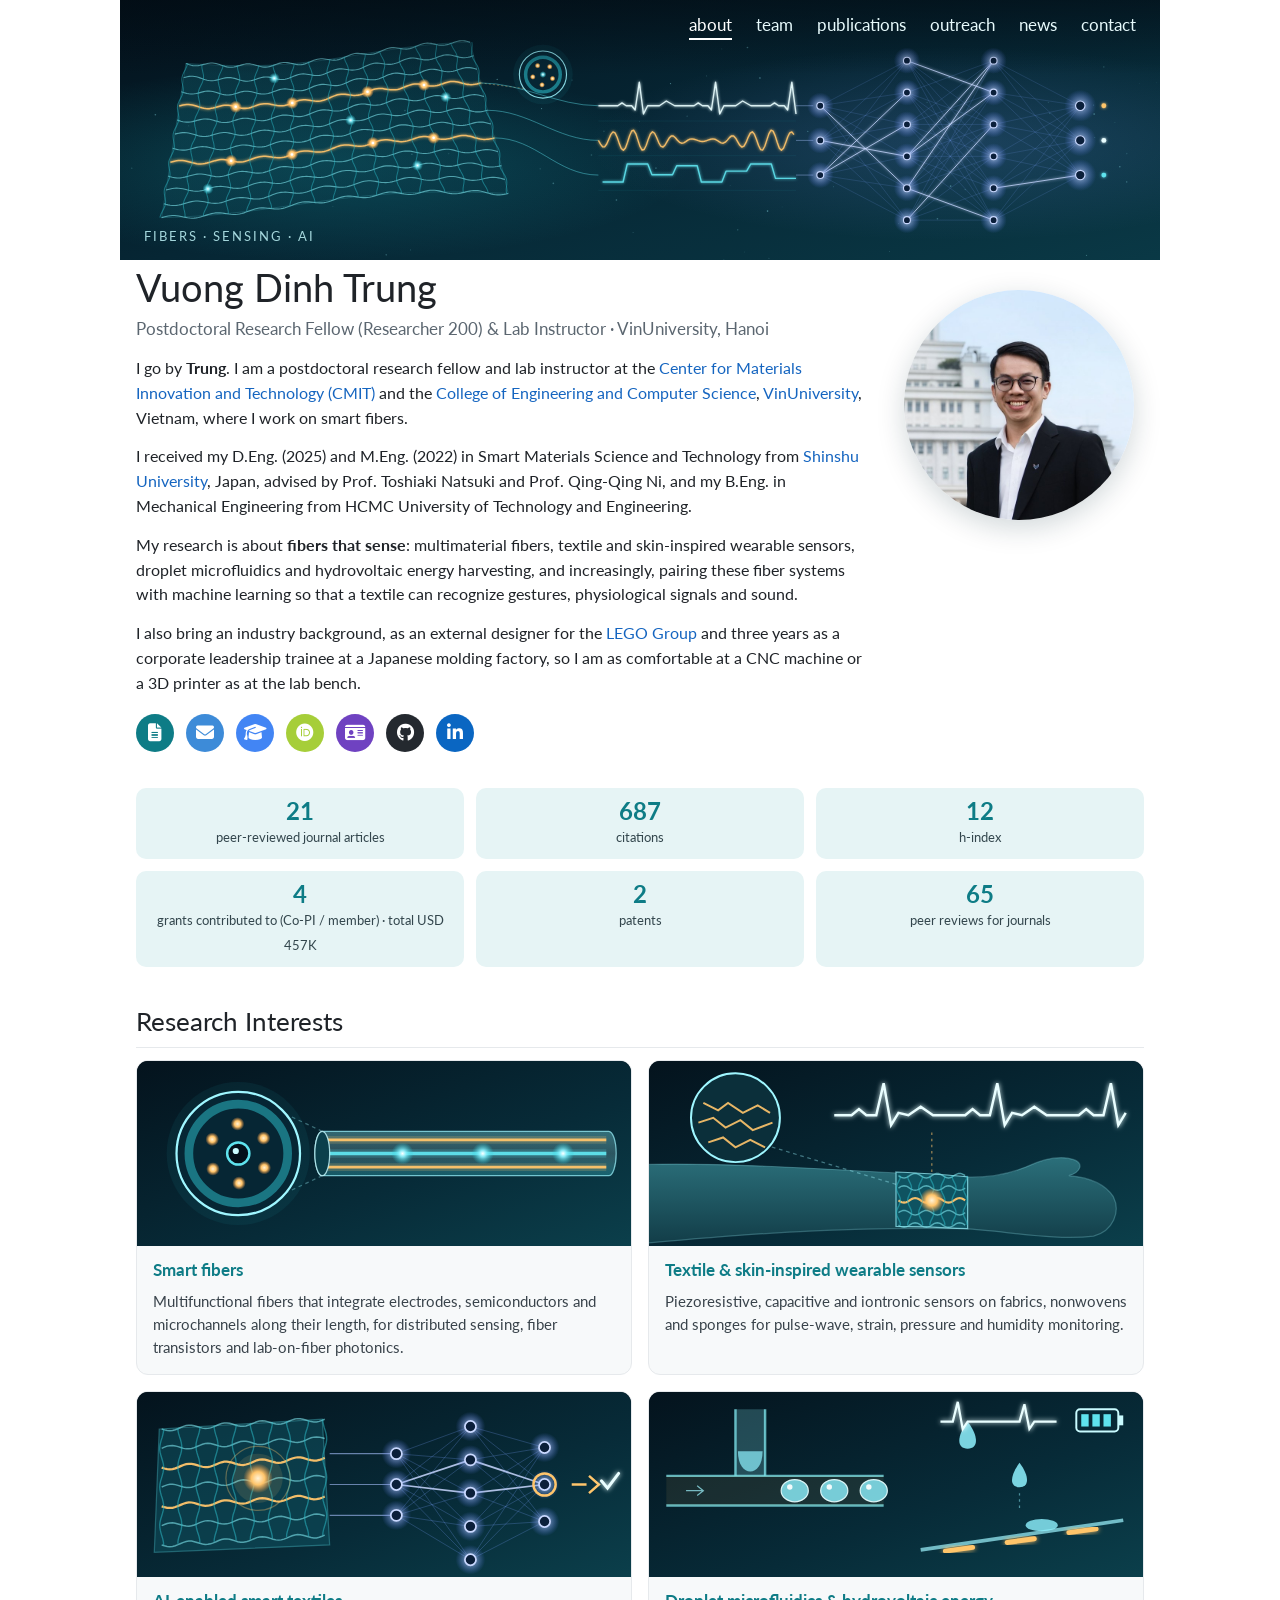
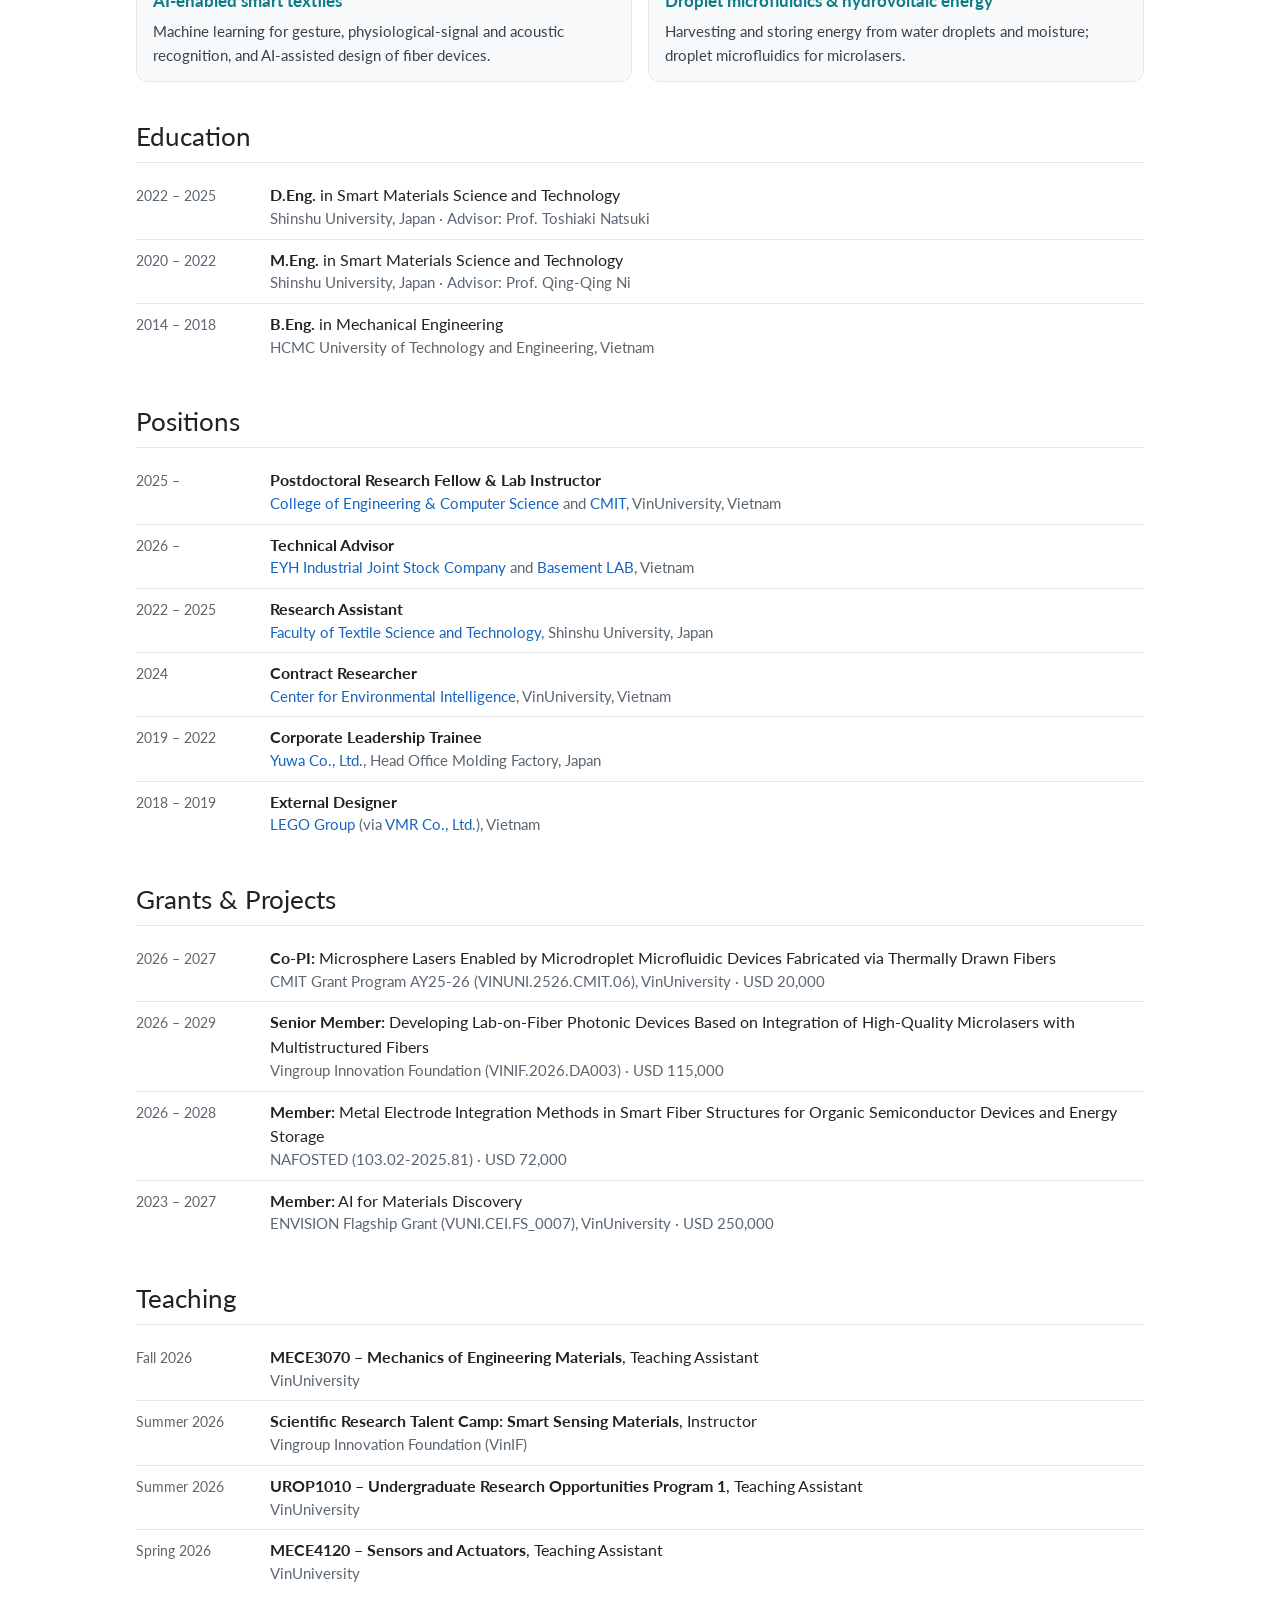
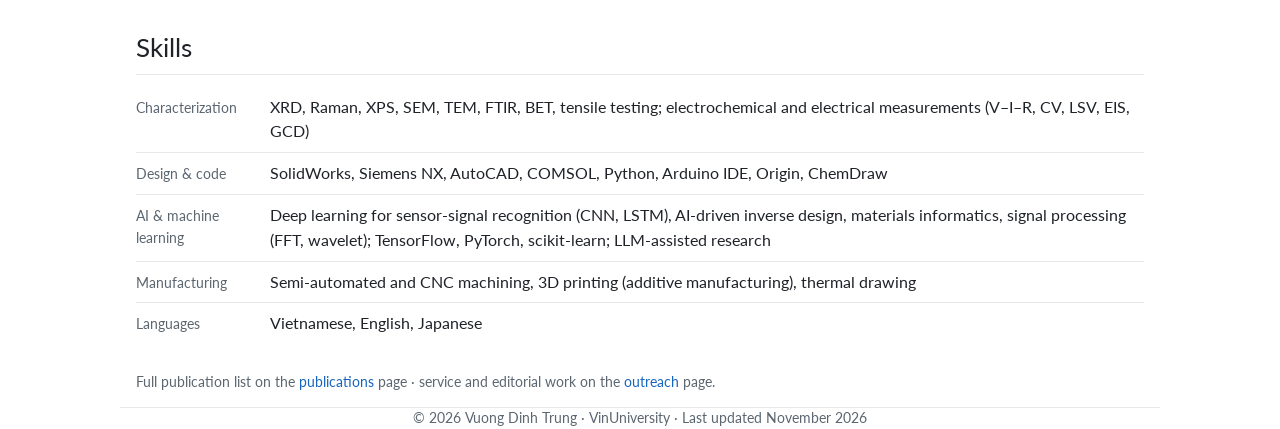
==== index.html @ c0b513dd "Auto-update publications and metrics" ====
<!doctype html>
<html lang="en">
<head>
  <meta charset="utf-8">
  <meta name="viewport" content="width=device-width, initial-scale=1">
  <title>Vuong Dinh Trung</title>
  <meta name="description" content="Vuong Dinh Trung, postdoctoral research fellow and lab instructor at VinUniversity: smart fibers, wearable sensors and AI-enabled textiles.">
  <meta name="author" content="Vuong Dinh Trung">
  <link rel="icon" href="favicon.svg" type="image/svg+xml">
  <link rel="preconnect" href="https://fonts.googleapis.com">
  <link rel="preconnect" href="https://fonts.gstatic.com" crossorigin>
  <link href="https://fonts.googleapis.com/css2?family=Lato:ital,wght@0,300;0,400;0,700;1,400&display=swap" rel="stylesheet">
  <link rel="stylesheet" href="https://cdnjs.cloudflare.com/ajax/libs/font-awesome/6.5.2/css/all.min.css">
  <link rel="stylesheet" href="style.css">
</head>
<body>
<header class="banner">
  <nav class="nav">
    <ul class="menu">
      <li><a href="index.html" class="active">about</a></li>
      <li><a href="team.html">team</a></li>
      <li><a href="publications.html">publications</a></li>
      <li><a href="outreach.html">outreach</a></li>
      <li><a href="news.html">news</a></li>
      <li><a href="contact.html">contact</a></li>
    </ul>
  </nav>
  <div class="tagline">Fibers &middot; Sensing &middot; AI</div>
</header>
<main class="wrap">

<section class="intro">
  <div>
    <h1>Vuong Dinh Trung</h1>
    <p class="lead">Postdoctoral Research Fellow (Researcher 200) &amp; Lab Instructor &middot; VinUniversity, Hanoi</p>
    <p>I go by <b>Trung</b>. I am a postdoctoral research fellow and lab instructor at the <a href="https://cmit.vinuni.edu.vn/">Center for Materials Innovation and Technology (CMIT)</a>
    and the <a href="https://cecs.vinuni.edu.vn/">College of Engineering and Computer Science</a>, <a href="https://vinuni.edu.vn/">VinUniversity</a>, Vietnam, where I work
    on smart fibers.</p>
    <p>I received my D.Eng. (2025) and M.Eng. (2022) in Smart Materials Science and Technology from
    <a href="https://www.shinshu-u.ac.jp/english/">Shinshu University</a>, Japan, advised by Prof. Toshiaki Natsuki and
    Prof. Qing-Qing Ni, and my B.Eng. in Mechanical Engineering from HCMC University of Technology and Engineering.</p>
    <p>My research is about <b>fibers that sense</b>: multimaterial fibers, textile and skin-inspired wearable sensors,
    droplet microfluidics and hydrovoltaic energy harvesting, and increasingly, pairing these fiber systems with
    machine learning so that a textile can recognize gestures, physiological signals and sound.</p>
    <p>I also bring an industry background, as an external designer for the <a href="https://www.lego.com/en-us/aboutus/lego-group">LEGO Group</a> and three years as a corporate
    leadership trainee at a Japanese molding factory, so I am as comfortable at a CNC machine or a 3D printer as at the lab bench.</p>
    <div class="icons">
  <a class="i-cv" href="https://docs.google.com/document/d/1NEw9mI0M1JVqCwqg6WKjQTHhJ649v-qM/edit?usp=sharing&amp;ouid=101029776121650064169&amp;rtpof=true&amp;sd=true" title="Curriculum Vitae" aria-label="Curriculum Vitae"><i class="fa-solid fa-file-lines"></i></a>
  <a class="i-mail" href="mailto:trung.vd2@vinuni.edu.vn" title="Email" aria-label="Email"><i class="fa-solid fa-envelope"></i></a>
  <a class="i-gs" href="https://scholar.google.com/citations?user=-c7W-o0AAAAJ" title="Google Scholar" aria-label="Google Scholar"><i class="fa-solid fa-graduation-cap"></i></a>
  <a class="i-orcid" href="https://orcid.org/0000-0001-5032-292X" title="ORCID" aria-label="ORCID"><i class="fa-brands fa-orcid"></i></a>
  <a class="i-sp" href="https://sciprofiles.com/profile/vuong-trung" title="SciProfiles" aria-label="SciProfiles"><i class="fa-solid fa-id-card"></i></a>
  <a class="i-gh" href="https://github.com/vdtrung96" title="GitHub" aria-label="GitHub"><i class="fa-brands fa-github"></i></a>
  <a class="i-li" href="https://www.linkedin.com/in/trung-vuong" title="LinkedIn" aria-label="LinkedIn"><i class="fa-brands fa-linkedin-in"></i></a>
</div>
  </div>
  <div class="side">
    <img class="photo" src="profile.jpg" alt="Portrait of Vuong Dinh Trung"
         onerror="this.style.display='none';this.nextElementSibling.style.display='flex'">
    <div class="monogram" aria-hidden="true">VDT</div>
  </div>
</section>

<section class="stats">
  <div class="stat"><span class="n">21</span><span class="l">peer-reviewed journal articles</span></div>
  <div class="stat"><span class="n">687</span><span class="l">citations</span></div>
  <div class="stat"><span class="n">12</span><span class="l">h-index</span></div>
  <div class="stat"><span class="n">4</span><span class="l">grants contributed to (Co-PI / member) &middot; total USD 457K</span></div>
  <div class="stat"><span class="n">2</span><span class="l">patents</span></div>
  <div class="stat"><span class="n">65</span><span class="l">peer reviews for journals</span></div>
</section>

<h2>Research Interests</h2>
<div class="grid2">
  <div class="card ri"><img src="ri-fibers.svg" alt="Illustration of a multifunctional fiber and its cross-section" loading="lazy"><div class="cb"><h4>Smart fibers</h4>
    <p>Multifunctional fibers that integrate electrodes, semiconductors and microchannels along their length, for distributed sensing, fiber transistors and lab-on-fiber photonics.</p></div></div>
  <div class="card ri"><img src="ri-wearable.svg" alt="Illustration of a textile sensor band on the wrist reading a pulse wave" loading="lazy"><div class="cb"><h4>Textile &amp; skin-inspired wearable sensors</h4>
    <p>Piezoresistive, capacitive and iontronic sensors on fabrics, nonwovens and sponges for pulse-wave, strain, pressure and humidity monitoring.</p></div></div>
  <div class="card ri"><img src="ri-ai.svg" alt="Illustration of a sensing textile feeding a neural network" loading="lazy"><div class="cb"><h4>AI-enabled smart textiles</h4>
    <p>Machine learning for gesture, physiological-signal and acoustic recognition, and AI-assisted design of fiber devices.</p></div></div>
  <div class="card ri"><img src="ri-droplet.svg" alt="Illustration of droplet microfluidics and droplet energy harvesting" loading="lazy"><div class="cb"><h4>Droplet microfluidics &amp; hydrovoltaic energy</h4>
    <p>Harvesting and storing energy from water droplets and moisture; droplet microfluidics for microlasers.</p></div></div>
</div>

<h2>Education</h2>
<div class="cv">
  <div class="row"><div class="when">2022 &ndash; 2025</div><div class="what"><b>D.Eng.</b> in Smart Materials Science and Technology<span class="sub">Shinshu University, Japan &middot; Advisor: Prof. Toshiaki Natsuki</span></div></div>
  <div class="row"><div class="when">2020 &ndash; 2022</div><div class="what"><b>M.Eng.</b> in Smart Materials Science and Technology<span class="sub">Shinshu University, Japan &middot; Advisor: Prof. Qing-Qing Ni</span></div></div>
  <div class="row"><div class="when">2014 &ndash; 2018</div><div class="what"><b>B.Eng.</b> in Mechanical Engineering<span class="sub">HCMC University of Technology and Engineering, Vietnam</span></div></div>
</div>

<h2>Positions</h2>
<div class="cv">
  <div class="row"><div class="when">2025 &ndash;</div><div class="what"><b>Postdoctoral Research Fellow &amp; Lab Instructor</b><span class="sub"><a href="https://cecs.vinuni.edu.vn/">College of Engineering &amp; Computer Science</a> and <a href="https://cmit.vinuni.edu.vn/">CMIT</a>, VinUniversity, Vietnam</span></div></div>
  <div class="row"><div class="when">2026 &ndash;</div><div class="what"><b>Technical Advisor</b><span class="sub"><a href="https://eyhcnc.com/">EYH Industrial Joint Stock Company</a> and <a href="https://www.facebook.com/profile.php?id=61585326377855">Basement LAB</a>, Vietnam</span></div></div>
  <div class="row"><div class="when">2022 &ndash; 2025</div><div class="what"><b>Research Assistant</b><span class="sub"><a href="https://www.shinshu-u.ac.jp/faculty/textiles/english/">Faculty of Textile Science and Technology</a>, Shinshu University, Japan</span></div></div>
  <div class="row"><div class="when">2024</div><div class="what"><b>Contract Researcher</b><span class="sub"><a href="https://cei.vinuni.edu.vn/">Center for Environmental Intelligence</a>, VinUniversity, Vietnam</span></div></div>
  <div class="row"><div class="when">2019 &ndash; 2022</div><div class="what"><b>Corporate Leadership Trainee</b><span class="sub"><a href="https://www.yuwa-net.co.jp/">Yuwa Co., Ltd.</a>, Head Office Molding Factory, Japan</span></div></div>
  <div class="row"><div class="when">2018 &ndash; 2019</div><div class="what"><b>External Designer</b><span class="sub"><a href="https://www.lego.com/en-us/aboutus/lego-group">LEGO Group</a> (via <a href="http://www.vmr.vn/">VMR Co., Ltd.</a>), Vietnam</span></div></div>
</div>

<h2>Grants &amp; Projects</h2>
<div class="cv">
  <div class="row"><div class="when">2026 &ndash; 2027</div><div class="what"><b>Co-PI:</b> Microsphere Lasers Enabled by Microdroplet Microfluidic Devices Fabricated via Thermally Drawn Fibers<span class="sub">CMIT Grant Program AY25-26 (VINUNI.2526.CMIT.06), VinUniversity &middot; USD 20,000</span></div></div>
  <div class="row"><div class="when">2026 &ndash; 2029</div><div class="what"><b>Senior Member:</b> Developing Lab-on-Fiber Photonic Devices Based on Integration of High-Quality Microlasers with Multistructured Fibers<span class="sub">Vingroup Innovation Foundation (VINIF.2026.DA003) &middot; USD 115,000</span></div></div>
  <div class="row"><div class="when">2026 &ndash; 2028</div><div class="what"><b>Member:</b> Metal Electrode Integration Methods in Smart Fiber Structures for Organic Semiconductor Devices and Energy Storage<span class="sub">NAFOSTED (103.02-2025.81) &middot; USD 72,000</span></div></div>
  <div class="row"><div class="when">2023 &ndash; 2027</div><div class="what"><b>Member:</b> AI for Materials Discovery<span class="sub">ENVISION Flagship Grant (VUNI.CEI.FS_0007), VinUniversity &middot; USD 250,000</span></div></div>
</div>

<h2>Teaching</h2>
<div class="cv">
  <div class="row"><div class="when">Fall 2026</div><div class="what"><b>MECE3070 &ndash; Mechanics of Engineering Materials</b>, Teaching Assistant<span class="sub">VinUniversity</span></div></div>
  <div class="row"><div class="when">Summer 2026</div><div class="what"><b>Scientific Research Talent Camp: Smart Sensing Materials</b>, Instructor<span class="sub">Vingroup Innovation Foundation (VinIF)</span></div></div>
  <div class="row"><div class="when">Summer 2026</div><div class="what"><b>UROP1010 &ndash; Undergraduate Research Opportunities Program 1</b>, Teaching Assistant<span class="sub">VinUniversity</span></div></div>
  <div class="row"><div class="when">Spring 2026</div><div class="what"><b>MECE4120 &ndash; Sensors and Actuators</b>, Teaching Assistant<span class="sub">VinUniversity</span></div></div>
</div>

<h2>Skills</h2>
<div class="cv">
  <div class="row"><div class="when">Characterization</div><div class="what">XRD, Raman, XPS, SEM, TEM, FTIR, BET, tensile testing; electrochemical and electrical measurements (V&ndash;I&ndash;R, CV, LSV, EIS, GCD)</div></div>
  <div class="row"><div class="when">Design &amp; code</div><div class="what">SolidWorks, Siemens NX, AutoCAD, COMSOL, Python, Arduino IDE, Origin, ChemDraw</div></div>
  <div class="row"><div class="when">AI &amp; machine learning</div><div class="what">Deep learning for sensor-signal recognition (CNN, LSTM), AI-driven inverse design, materials informatics, signal processing (FFT, wavelet); TensorFlow, PyTorch, scikit-learn; LLM-assisted research</div></div>
  <div class="row"><div class="when">Manufacturing</div><div class="what">Semi-automated and CNC machining, 3D printing (additive manufacturing), thermal drawing</div></div>
  <div class="row"><div class="when">Languages</div><div class="what">Vietnamese, English, Japanese</div></div>
</div>

<p class="small" style="margin-top:28px">Full publication list on the <a href="publications.html">publications</a> page &middot;
service and editorial work on the <a href="outreach.html">outreach</a> page.</p>

</main>
<footer class="wrap">
  &copy; 2026 Vuong Dinh Trung &middot; VinUniversity &middot; Last updated November 2026
</footer>
</body>
</html>
---- style.css ----
/* ============ Vuong Dinh Trung — personal academic site ============ */
:root{
  --ink:#1f2328;
  --muted:#5b6670;
  --line:#e6e9ec;
  --link:#1565c0;
  --accent:#0e7c86;
  --accent-soft:#e6f4f5;
  --bg:#ffffff;
  --card:#f7f9fa;
  --maxw:1040px;
}
*{box-sizing:border-box}
html{scroll-behavior:smooth}
body{
  margin:0;background:var(--bg);color:var(--ink);
  font-family:"Lato",system-ui,-apple-system,"Segoe UI",Roboto,sans-serif;
  font-size:18px;line-height:1.6;
}
a{color:var(--link);text-decoration:none}
a:hover{text-decoration:underline}
.wrap{max-width:var(--maxw);margin:0 auto;padding:0 16px}

/* ---------- banner + nav ---------- */
.banner{
  max-width:var(--maxw);margin:0 auto;height:300px;position:relative;
  background:#04131d url("banner.svg") center/cover no-repeat;
}
.nav{
  display:flex;align-items:center;justify-content:space-between;gap:12px;
  padding:14px 28px;
}
.brand{color:#fff;font-weight:700;font-size:22px;letter-spacing:.2px;white-space:nowrap}
.brand:hover{text-decoration:none;opacity:.9}
.menu{display:flex;flex-wrap:wrap;gap:6px 30px;list-style:none;margin:0;padding:0}
.menu a{color:#e8fbfd;font-size:20px;padding-bottom:3px;border-bottom:2px solid transparent}
.menu a:hover{text-decoration:none;border-bottom-color:#7fe7ee}
.menu a.active{border-bottom-color:#ffffff;color:#fff}
.tagline{
  position:absolute;left:28px;bottom:18px;color:#bff4f8;font-size:15px;letter-spacing:2px;
  text-transform:uppercase;opacity:.85
}

/* ---------- type ---------- */
main{padding:28px 0 40px}
h1{font-weight:400;font-size:48px;line-height:1.15;margin:18px 0 8px}
h2{font-weight:400;font-size:34px;margin:46px 0 14px;padding-bottom:6px;border-bottom:1px solid var(--line)}
h3{font-size:21px;margin:28px 0 8px;color:var(--accent)}
p{margin:0 0 14px}
.lead{color:var(--muted);font-size:20px;margin-bottom:18px}
.small{font-size:15px;color:var(--muted)}
b,strong{font-weight:700}

/* ---------- intro (about) ---------- */
.intro{display:grid;grid-template-columns:1fr 300px;gap:40px;align-items:start}
.intro h1{margin-top:6px}
.photo{width:270px;height:270px;border-radius:50%;object-fit:cover;display:block;margin:40px auto 0;
  box-shadow:0 8px 28px rgba(4,40,52,.18)}
.monogram{width:270px;height:270px;border-radius:50%;margin:40px auto 0;display:none;
  align-items:center;justify-content:center;font-size:76px;font-weight:300;color:#fff;letter-spacing:2px;
  background:radial-gradient(circle at 30% 25%,#19a6b2,#063542 70%)}
.icons{display:flex;flex-wrap:wrap;gap:12px;margin:18px 0 6px}
.icons a{width:44px;height:44px;border-radius:50%;display:flex;align-items:center;justify-content:center;
  color:#fff;font-size:21px;transition:transform .15s}
.icons a:hover{transform:translateY(-2px);text-decoration:none}
.i-mail{background:#3d8bd8}.i-gs{background:#4285f4}.i-orcid{background:#a6ce39}.i-sp{background:#6f42c1}
.i-gh{background:#24292f}.i-li{background:#0a66c2}.i-fb{background:#1877f2}.i-cv{background:#0e7c86}

/* ---------- stat strip ---------- */
.stats{display:grid;grid-template-columns:repeat(5,1fr);gap:12px;margin:30px 0 4px}
.stat{background:var(--accent-soft);border-radius:10px;padding:14px 12px;text-align:center}
.stat .n{display:block;font-size:30px;font-weight:700;color:var(--accent);line-height:1.1}
.stat .l{font-size:14px;color:#33464d}

/* ---------- CV rows ---------- */
.cv{margin:0}
.row{display:grid;grid-template-columns:150px 1fr;gap:18px;padding:12px 0;border-bottom:1px solid var(--line)}
.row:last-child{border-bottom:none}
.when{color:var(--muted);font-size:16px;padding-top:2px}
.what b{color:var(--ink)}
.what .sub{display:block;color:var(--muted);font-size:16px}
.what ul{margin:4px 0 0;padding-left:20px}

/* ---------- research interest cards ---------- */
.grid2{display:grid;grid-template-columns:repeat(2,1fr);gap:16px}
.card{background:var(--card);border:1px solid var(--line);border-radius:12px;padding:18px 20px}
.card h4{margin:0 0 6px;font-size:19px;color:var(--accent)}
.card p{margin:0;font-size:16.5px;color:#39434b}

/* ---------- people ---------- */
.people{display:grid;grid-template-columns:repeat(2,1fr);gap:18px}
.person{display:grid;grid-template-columns:76px 1fr;gap:16px;align-items:start;
  background:var(--card);border:1px solid var(--line);border-radius:12px;padding:18px}
.avatar{width:76px;height:76px;border-radius:50%;display:flex;align-items:center;justify-content:center;
  color:#fff;font-size:26px;font-weight:700;letter-spacing:1px;
  background:radial-gradient(circle at 30% 25%,#19a6b2,#0a4a55 75%)}
.avatar.alt{background:radial-gradient(circle at 30% 25%,#4c8ff0,#1d3f7a 75%)}
.avatar.warm{background:radial-gradient(circle at 30% 25%,#f0a04c,#8a4a12 75%)}
.person h4{margin:0;font-size:20px}
.person .aff{color:var(--muted);font-size:15.5px;line-height:1.45;margin:2px 0 8px}
.person .meta{font-size:15.5px;margin:0}
.tag{display:inline-block;font-size:13px;font-weight:700;letter-spacing:.3px;color:var(--accent);
  background:var(--accent-soft);border-radius:20px;padding:2px 10px;margin:0 6px 6px 0}
.country{display:flex;align-items:center;gap:10px}
.country .flag{width:36px;height:24px;border-radius:3px;box-shadow:0 0 0 1px rgba(0,0,0,.08)}

/* ---------- publications ---------- */
.pubstats{display:flex;flex-wrap:wrap;gap:8px;margin:10px 0 6px}
ol.pubs{list-style:none;counter-reset:p var(--start,0);padding:0;margin:0}
ol.pubs>li{counter-increment:p;position:relative;padding:12px 0 12px 54px;border-bottom:1px solid var(--line)}
ol.pubs>li::before{content:"[" counter(p) "]";position:absolute;left:0;top:12px;color:var(--muted);font-size:16px}
ol.pubs.rev>li::before{content:"[" counter(p) "]"}
.pt{font-weight:700;display:block}
.pa{display:block;font-size:16.5px;color:#39434b}
.pa b{color:var(--ink);text-decoration:underline;text-decoration-color:#9fd3d8;text-underline-offset:3px}
.pv{display:block;font-size:16.5px}
.pv i{color:var(--accent)}
.btn{display:inline-block;font-size:13px;font-weight:700;border:1px solid #b9d4d7;border-radius:4px;
  padding:0 7px;margin-left:6px;color:var(--accent);vertical-align:1px}
.btn:hover{background:var(--accent-soft);text-decoration:none}
.flag-feat{color:#b35900;border-color:#f0c48f}

/* ---------- misc ---------- */
.note{background:var(--accent-soft);border-left:4px solid var(--accent);padding:14px 18px;border-radius:6px;margin:18px 0}
.map{width:100%;height:320px;border:0;border-radius:12px;margin-top:10px}
footer{border-top:1px solid var(--line);padding:22px 0 40px;color:var(--muted);font-size:15px;text-align:center}

/* ---------- responsive ---------- */
@media (max-width:900px){
  .stats{grid-template-columns:repeat(3,1fr)}
  .people,.grid2{grid-template-columns:1fr}
}
@media (max-width:760px){
  body{font-size:17px}
  .banner{height:auto;min-height:210px}
  .nav{flex-direction:column;align-items:flex-start;padding:14px 16px}
  .menu{gap:4px 18px}
  .menu a{font-size:17px}
  .tagline{left:16px;font-size:12px;bottom:12px}
  .intro{grid-template-columns:1fr;gap:0}
  .intro .side{order:-1}
  .photo,.monogram{width:190px;height:190px;margin:10px auto 0;font-size:54px}
  h1{font-size:36px}
  .intro h1,.intro .lead{text-align:center}
  .icons{justify-content:center}
  h2{font-size:28px}
  .stats{grid-template-columns:repeat(2,1fr)}
  .row{grid-template-columns:1fr;gap:2px}
  .person{grid-template-columns:56px 1fr;padding:14px}
  .avatar{width:56px;height:56px;font-size:20px}
  ol.pubs>li{padding-left:44px}
}

/* ---------- journal chips, 3-col people ---------- */
.jchips{display:flex;flex-wrap:wrap;gap:8px}
.jchip{font-size:15px;background:var(--card);border:1px solid var(--line);border-radius:20px;padding:3px 12px;color:#2c3a40}
.people.three{grid-template-columns:repeat(3,1fr)}
.people.three .person{grid-template-columns:56px 1fr;gap:12px;padding:14px}
.people.three .avatar{width:56px;height:56px;font-size:19px}
.people.three .person h4{font-size:18px}
.people.three .aff{font-size:14.5px;margin-bottom:6px}
@media (max-width:900px){.people.three{grid-template-columns:repeat(2,1fr)}}
@media (max-width:620px){.people.three{grid-template-columns:1fr}}

@media (max-width:760px){.tagline{display:none}}

/* ---------- round 3: 4 stats, metrics chips, certificate ---------- */
.stats{grid-template-columns:repeat(4,1fr)}
@media (max-width:900px){.stats{grid-template-columns:repeat(2,1fr)}}
.metrics{display:flex;flex-wrap:wrap;align-items:center;gap:6px;margin-top:6px}
.metric{font-size:13px;font-weight:700;border-radius:4px;padding:1px 8px}
.metric.if{background:#e8f0fe;color:#1a4fa3}
.metric.sc{background:#fff1e0;color:#a35200}
.mnote{font-size:13px;color:var(--muted)}
figure.cert{margin:12px 0 4px;max-width:320px}
figure.cert img{width:100%;border:1px solid var(--line);border-radius:8px;box-shadow:0 4px 14px rgba(0,0,0,.08)}
figure.cert figcaption{font-size:13.5px;color:var(--muted);margin-top:4px}

/* ---------- round 4: compact typography, photo avatars ---------- */
body{font-size:16px;line-height:1.55}
.banner{height:260px}
.nav{padding:12px 24px}
.brand{font-size:20px}
.menu{gap:6px 24px}
.menu a{font-size:17px}
.tagline{font-size:13px;bottom:14px;left:24px}
main{padding:22px 0 34px}
h1{font-size:38px;margin:14px 0 6px}
h2{font-size:26px;margin:34px 0 12px}
h3{font-size:18px;margin:22px 0 6px}
.lead{font-size:17px;margin-bottom:14px}
.intro{grid-template-columns:1fr 250px;gap:32px}
.photo,.monogram{width:230px;height:230px;margin-top:30px}
.icons a{width:38px;height:38px;font-size:18px}
.stat{padding:10px}
.stat .n{font-size:24px}
.stat .l{font-size:13px}
.row{grid-template-columns:120px 1fr;gap:14px;padding:8px 0}
.when{font-size:14px}
.what .sub{font-size:14.5px}
.card{padding:14px 16px}
.card h4{font-size:16.5px}
.card p{font-size:15px}
.person{grid-template-columns:64px 1fr;gap:14px;padding:14px}
.avatar{width:64px;height:64px;font-size:22px}
img.avatar{object-fit:cover;padding:0;display:block}
.person h4{font-size:17px}
.person .aff{font-size:14px}
.person .meta{font-size:14px}
.tag{font-size:12px}
.people.three .person{grid-template-columns:50px 1fr;padding:12px}
.people.three .avatar{width:50px;height:50px;font-size:17px}
.people.three .person h4{font-size:16px}
.people.three .aff{font-size:13.5px}
ol.pubs>li{padding:9px 0 9px 46px}
ol.pubs>li::before{top:9px;font-size:14px}
.pt{font-size:15.5px}
.pa,.pv{font-size:14.5px}
.metric,.mnote{font-size:12px}
.jchip{font-size:13.5px}
.small{font-size:13.5px}
footer{font-size:13.5px}
@media (max-width:760px){
  body{font-size:15.5px}
  .banner{min-height:190px}
  .menu a{font-size:15.5px}
  h1{font-size:30px}
  h2{font-size:23px}
  .photo,.monogram{width:170px;height:170px;margin-top:8px}
  .person{grid-template-columns:52px 1fr}
  .avatar{width:52px;height:52px;font-size:18px}
}

/* ---------- round 5 ---------- */
.jpname{margin:-2px 0 4px;font-size:17px;color:#33464d;letter-spacing:1px}
.jpname span{font-size:13px;color:var(--muted);letter-spacing:0}
.i-rm{background:#1d6e3a}
.i-rm span{font-size:14px;font-weight:700;letter-spacing:.5px;font-family:"Lato",sans-serif}
@media (max-width:760px){.intro .jpname{text-align:center}}

.svc{margin:4px 0 10px;padding-left:22px}
.svc li{margin:3px 0}

/* ---------- research-interest illustrations ---------- */
.card.ri{padding:0;overflow:hidden;display:flex;flex-direction:column}
.card.ri img{display:block;width:100%;height:auto;aspect-ratio:400/150;background:#04131d}
.card.ri .cb{padding:12px 16px 14px}

/* round 8: no brand text in banner */
.nav{justify-content:flex-end}
@media (max-width:760px){.nav{align-items:flex-end}}

.person .aff .ttl{color:var(--ink);font-weight:700;font-size:14px}

/* round 6: six stat tiles (3 x 2) and auto-update note */
.stats{grid-template-columns:repeat(3,1fr)}
@media (max-width:600px){.stats{grid-template-columns:repeat(2,1fr)}}
.statnote{margin:8px 0 0;text-align:right}
@media (max-width:600px){.statnote{text-align:left}}
@media (max-width:760px){.intro{grid-template-columns:1fr;gap:0}}
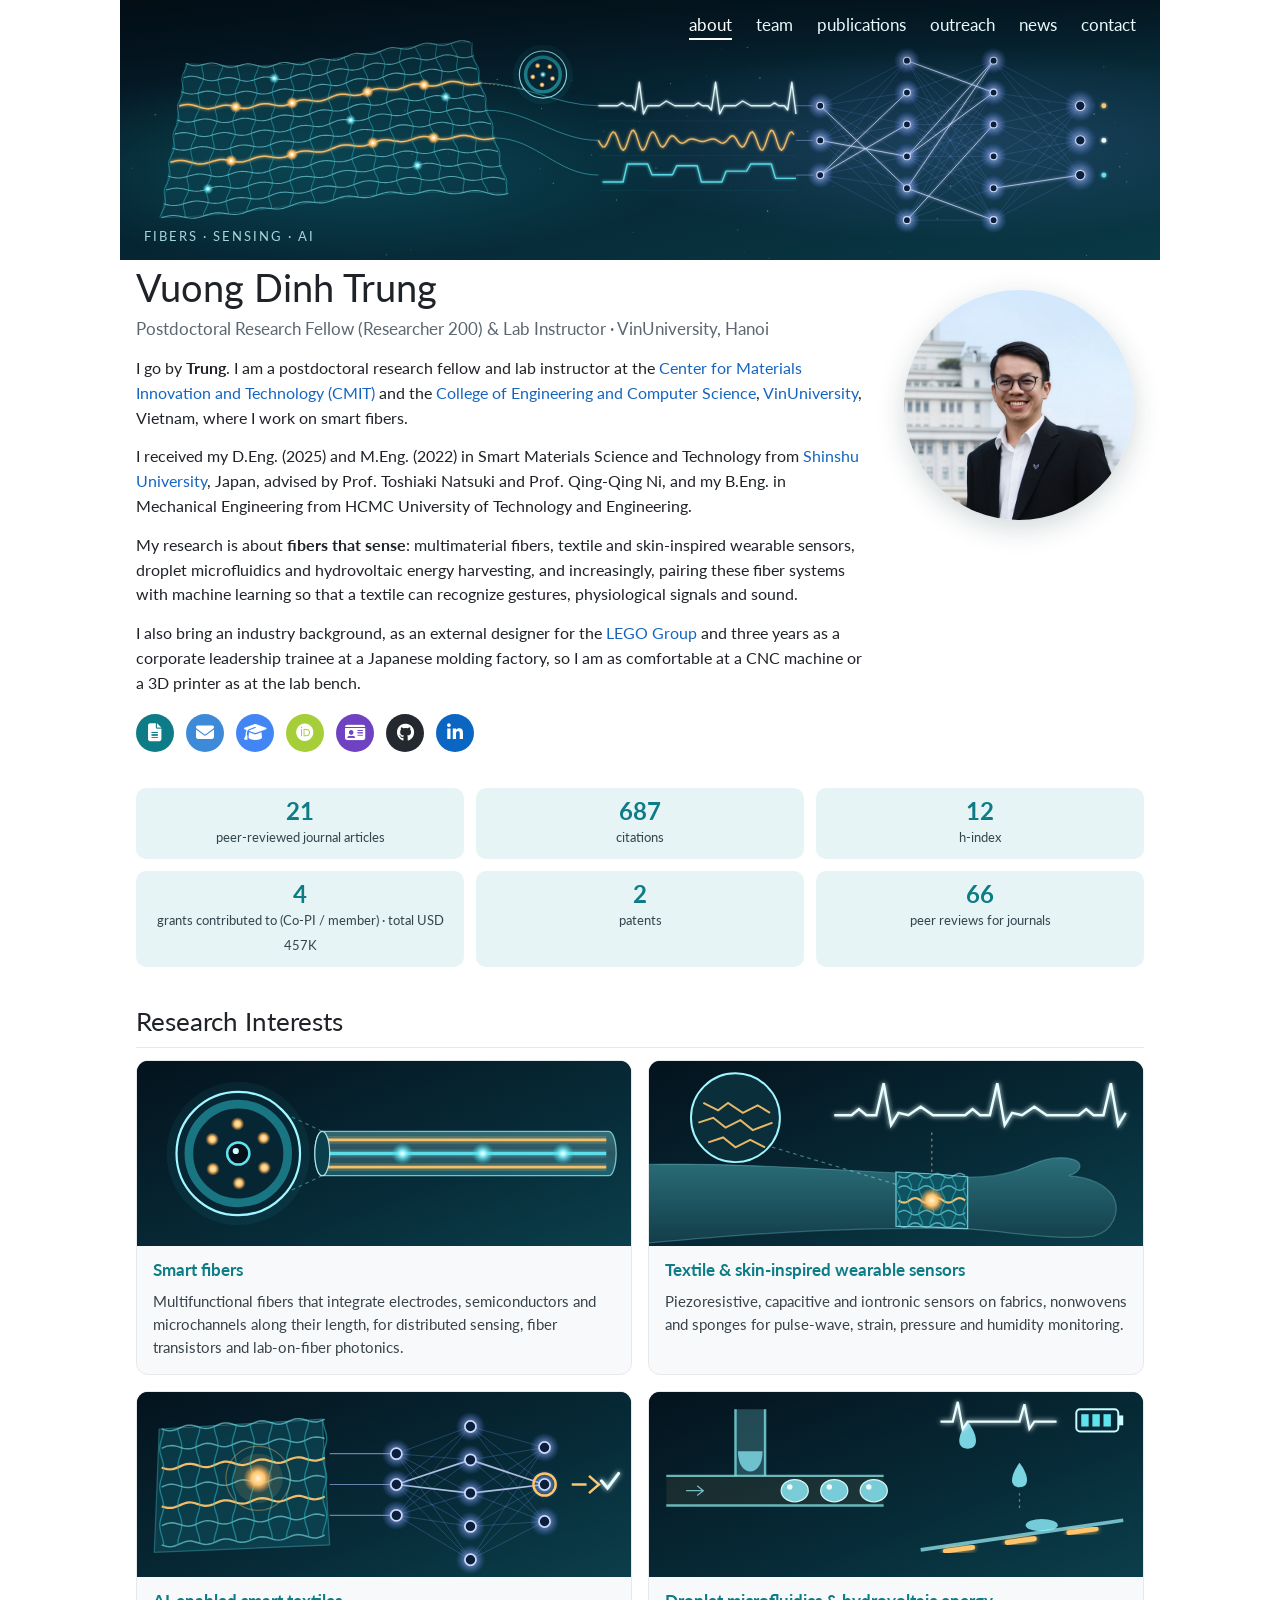
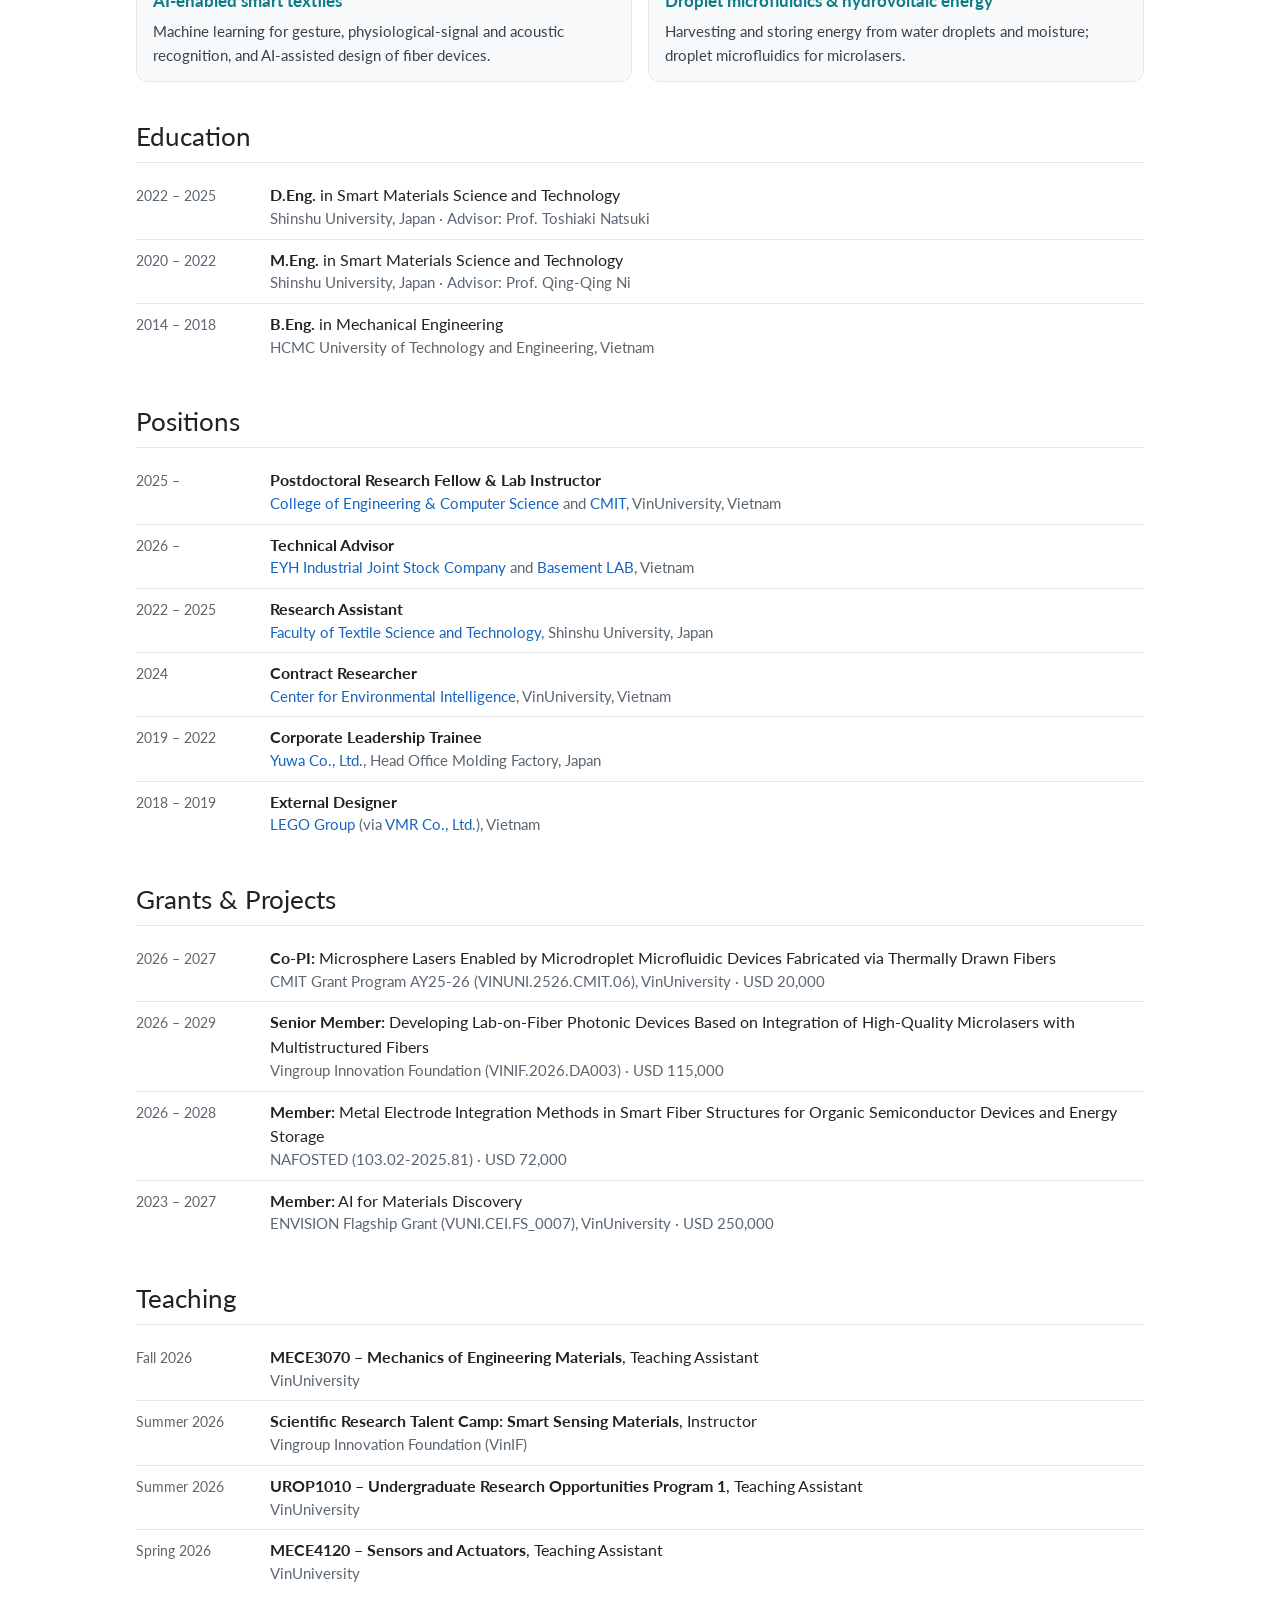
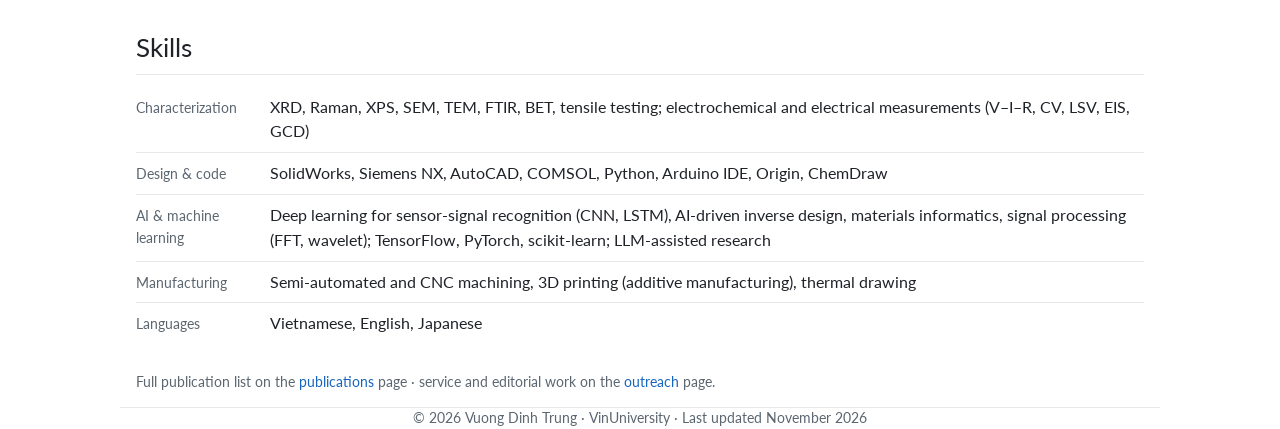
==== commit 582aa1ff: "Auto-update publications and metrics" ====
--- a/index.html
+++ b/index.html
@@ -67,7 +67,7 @@
   <div class="stat"><span class="n">12</span><span class="l">h-index</span></div>
   <div class="stat"><span class="n">4</span><span class="l">grants contributed to (Co-PI / member) &middot; total USD 457K</span></div>
   <div class="stat"><span class="n">2</span><span class="l">patents</span></div>
-  <div class="stat"><span class="n">65</span><span class="l">peer reviews for journals</span></div>
+  <div class="stat"><span class="n">66</span><span class="l">peer reviews for journals</span></div>
 </section>
 
 <h2>Research Interests</h2>
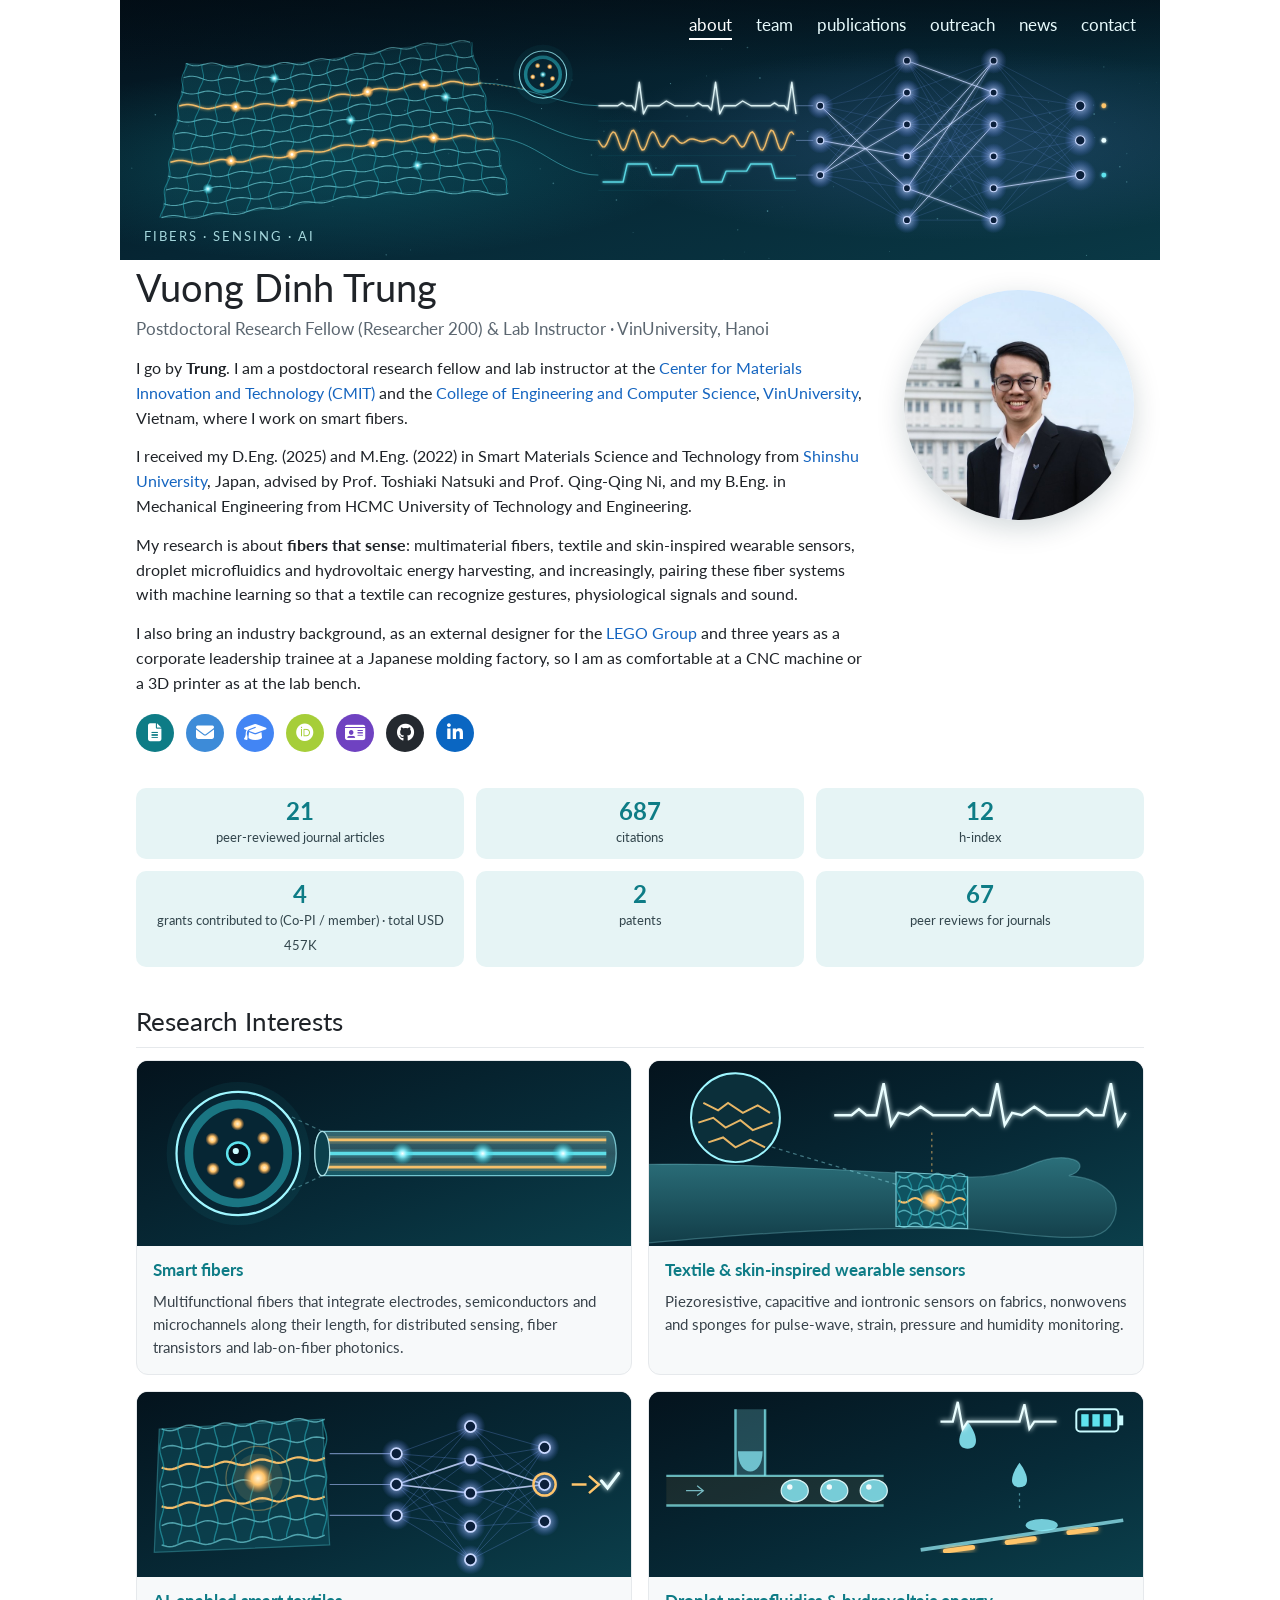
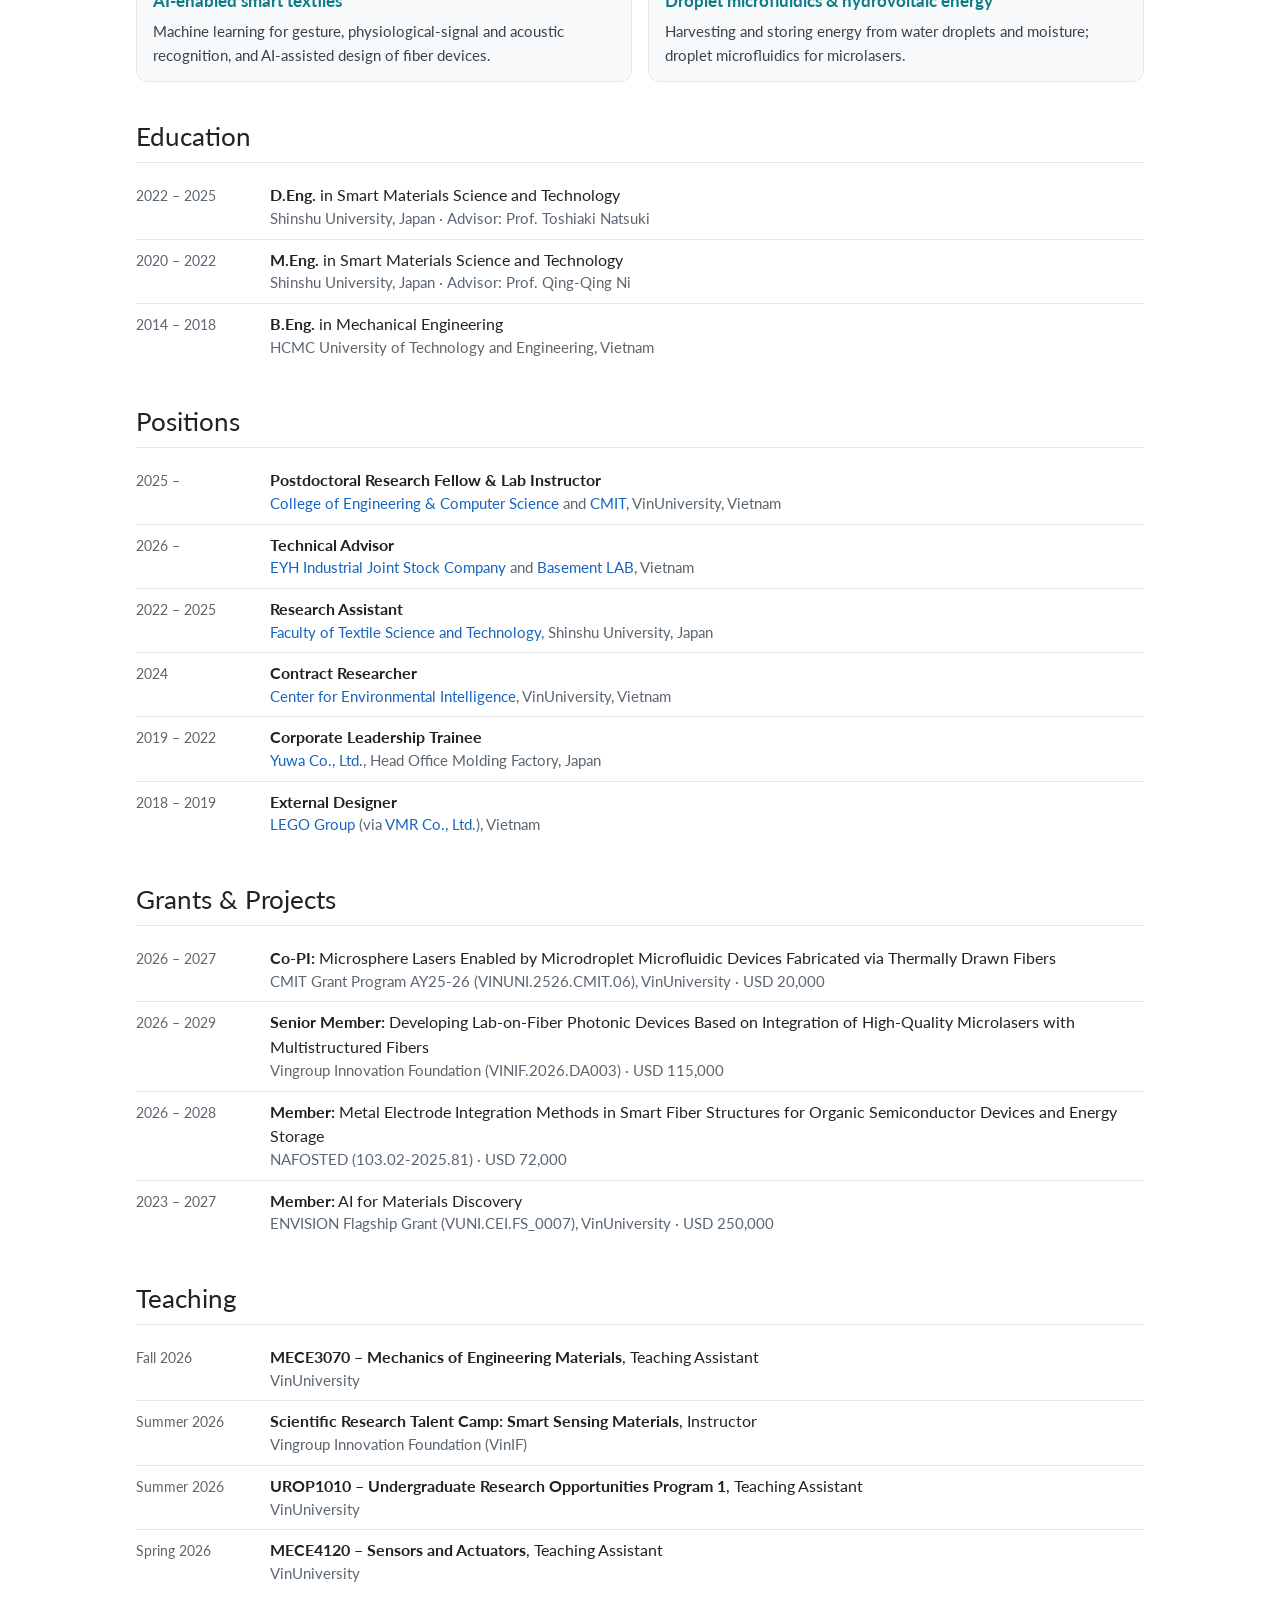
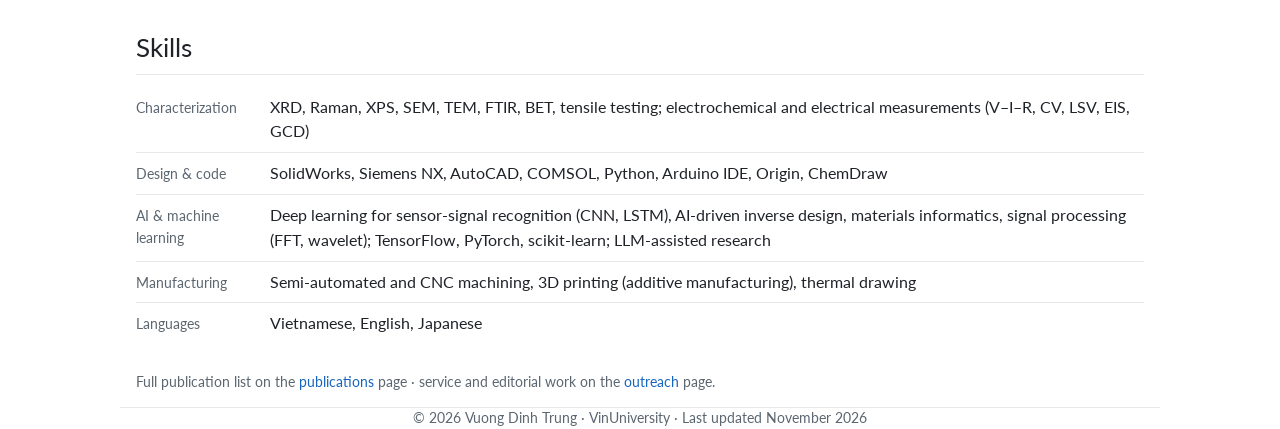
==== commit cd0adbfe: "Auto-update publications and metrics" ====
--- a/index.html
+++ b/index.html
@@ -67,7 +67,7 @@
   <div class="stat"><span class="n">12</span><span class="l">h-index</span></div>
   <div class="stat"><span class="n">4</span><span class="l">grants contributed to (Co-PI / member) &middot; total USD 457K</span></div>
   <div class="stat"><span class="n">2</span><span class="l">patents</span></div>
-  <div class="stat"><span class="n">66</span><span class="l">peer reviews for journals</span></div>
+  <div class="stat"><span class="n">67</span><span class="l">peer reviews for journals</span></div>
 </section>
 
 <h2>Research Interests</h2>
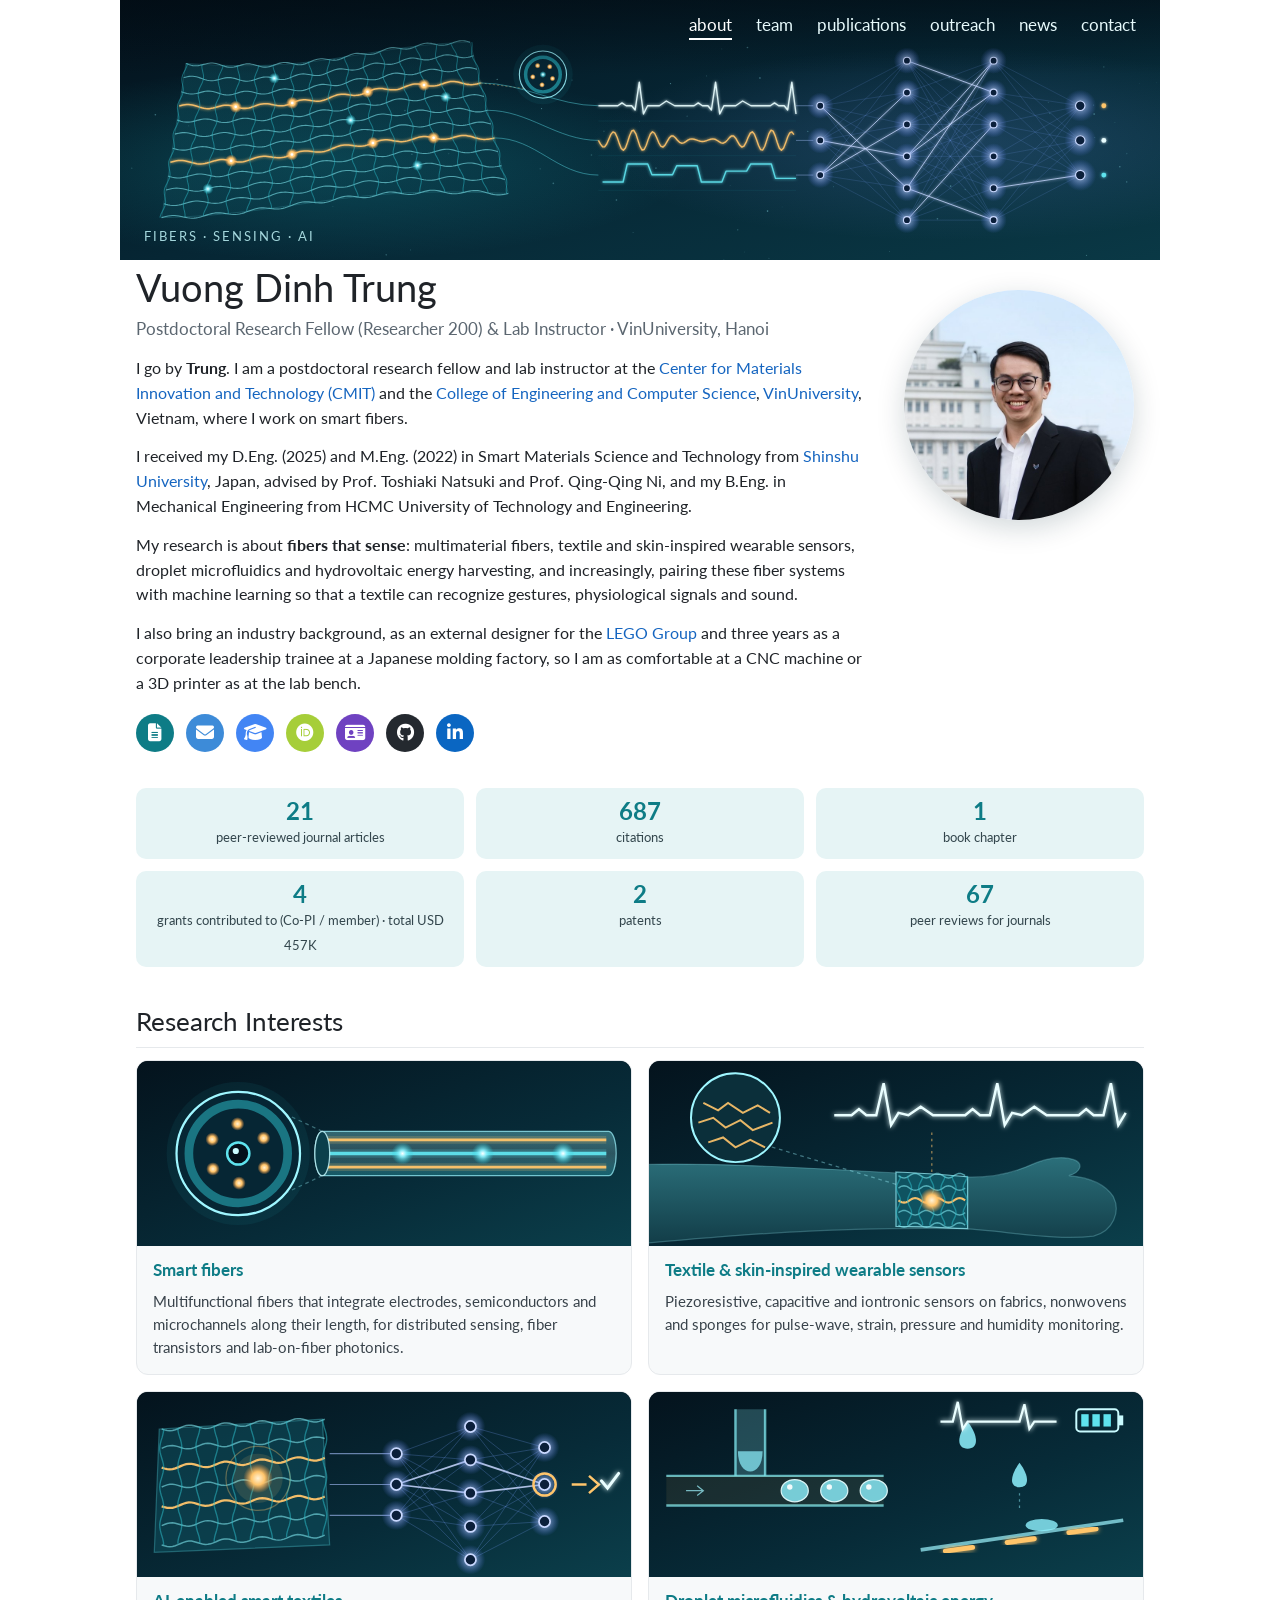
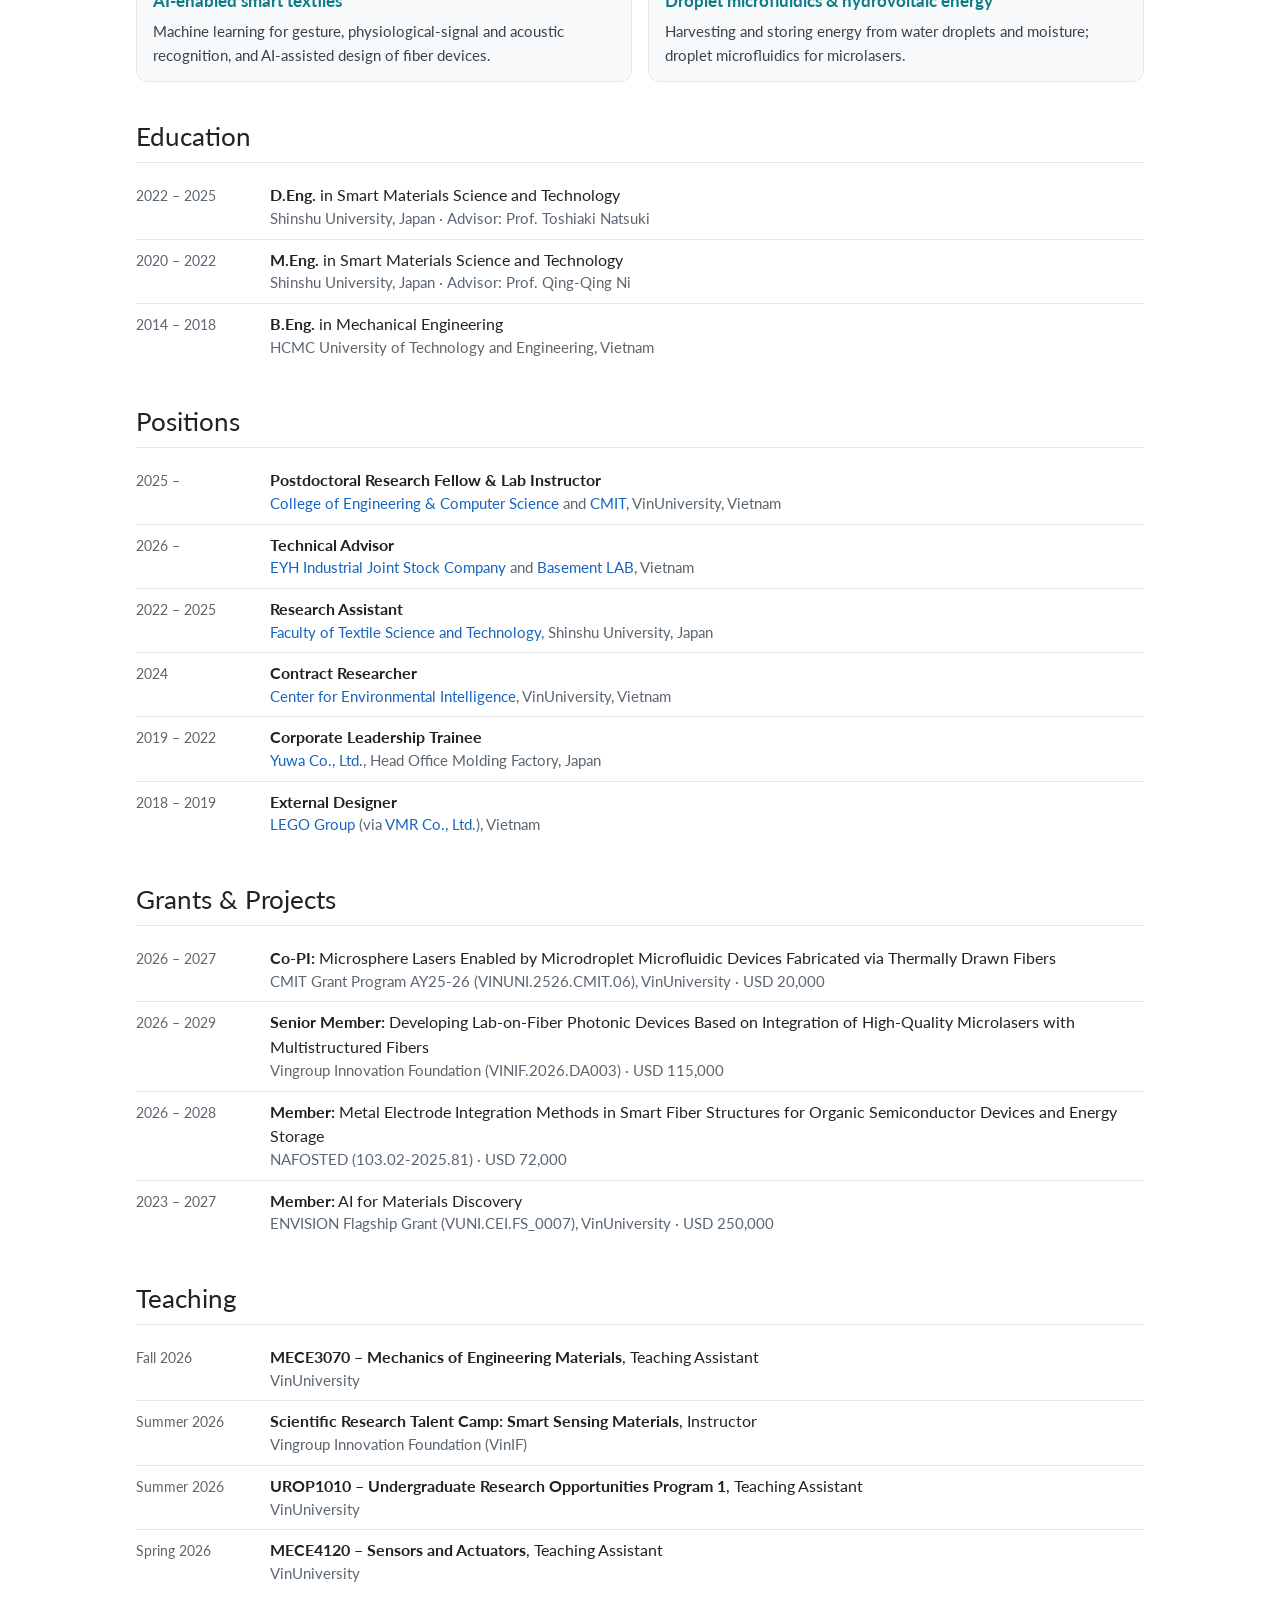
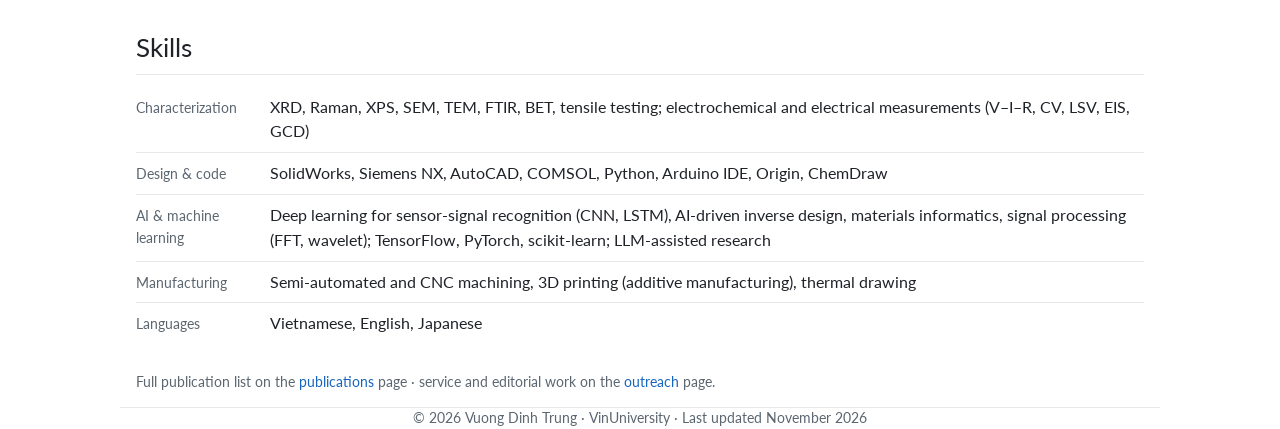
==== commit af0c4de4: "Auto-update publications and metrics" ====
--- a/index.html
+++ b/index.html
@@ -64,7 +64,7 @@
 <section class="stats">
   <div class="stat"><span class="n">21</span><span class="l">peer-reviewed journal articles</span></div>
   <div class="stat"><span class="n">687</span><span class="l">citations</span></div>
-  <div class="stat"><span class="n">12</span><span class="l">h-index</span></div>
+  <div class="stat"><span class="n">1</span><span class="l">book chapter</span></div>
   <div class="stat"><span class="n">4</span><span class="l">grants contributed to (Co-PI / member) &middot; total USD 457K</span></div>
   <div class="stat"><span class="n">2</span><span class="l">patents</span></div>
   <div class="stat"><span class="n">67</span><span class="l">peer reviews for journals</span></div>
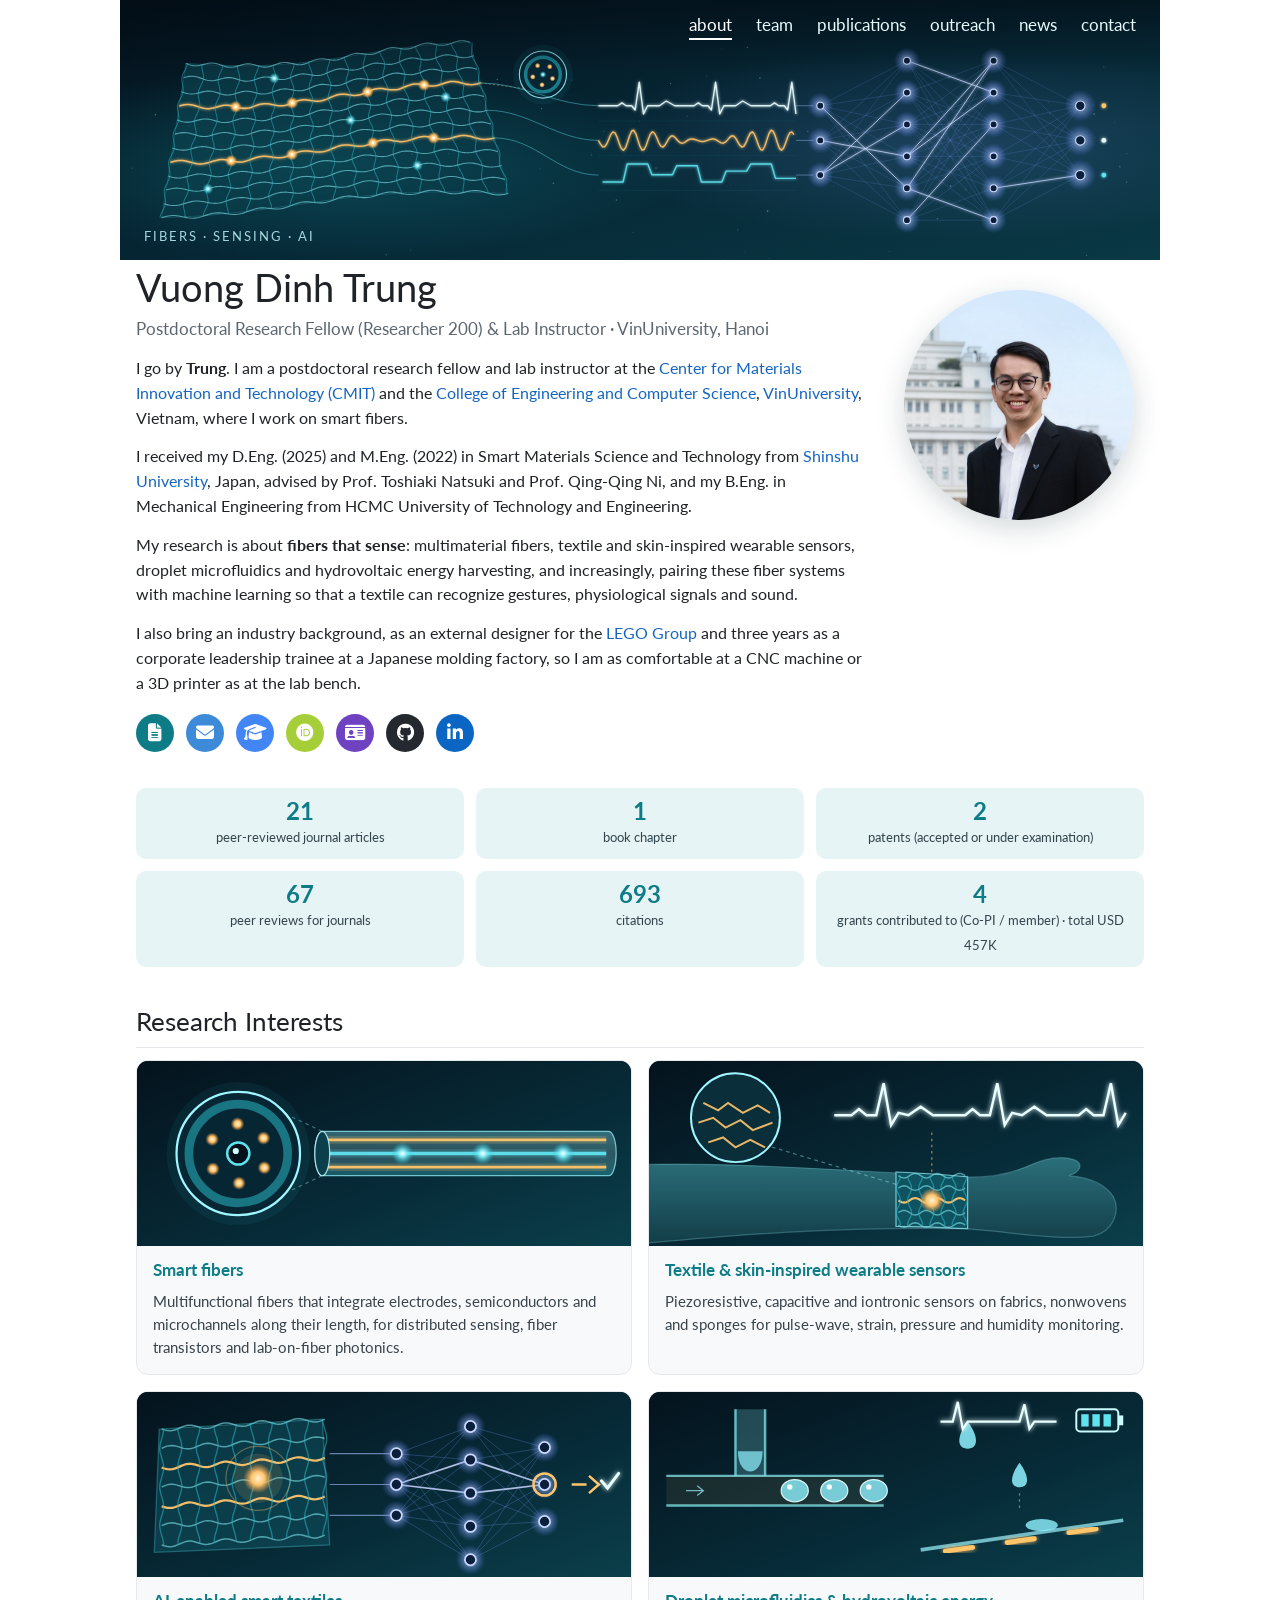
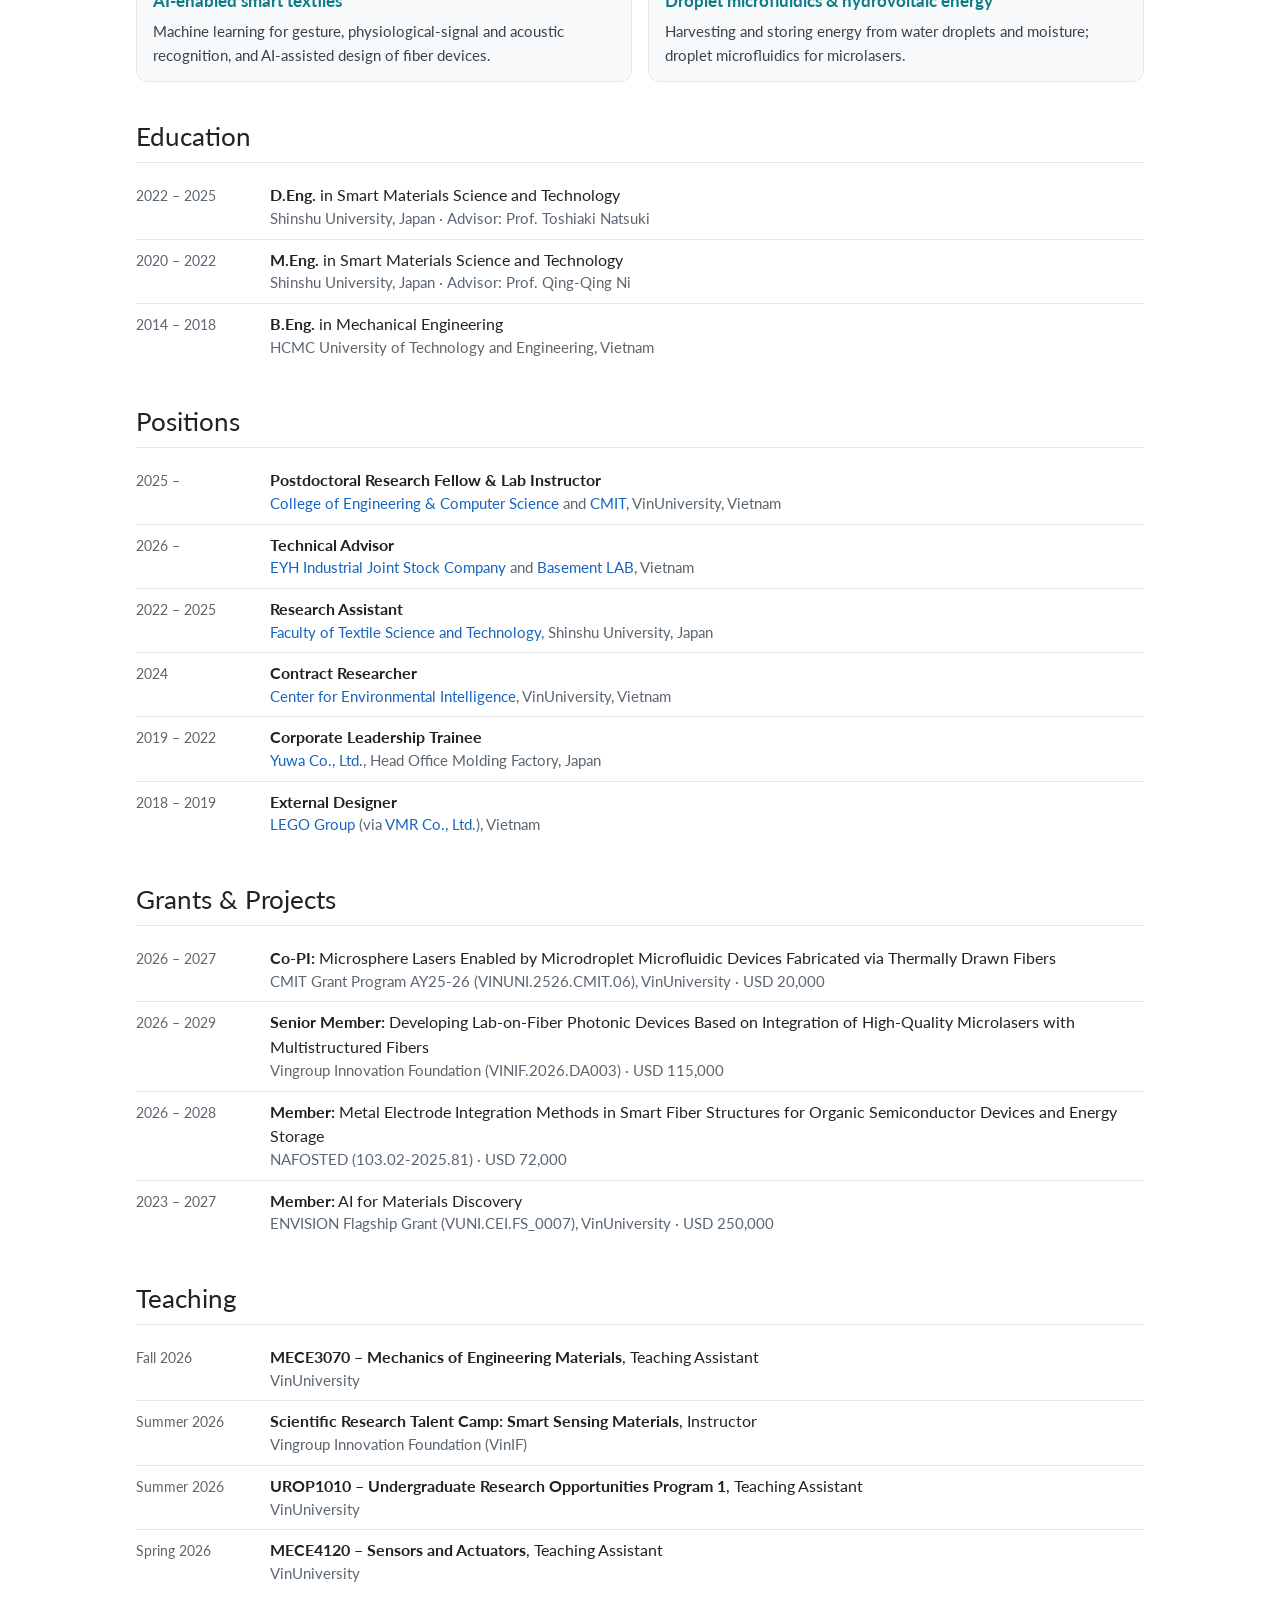
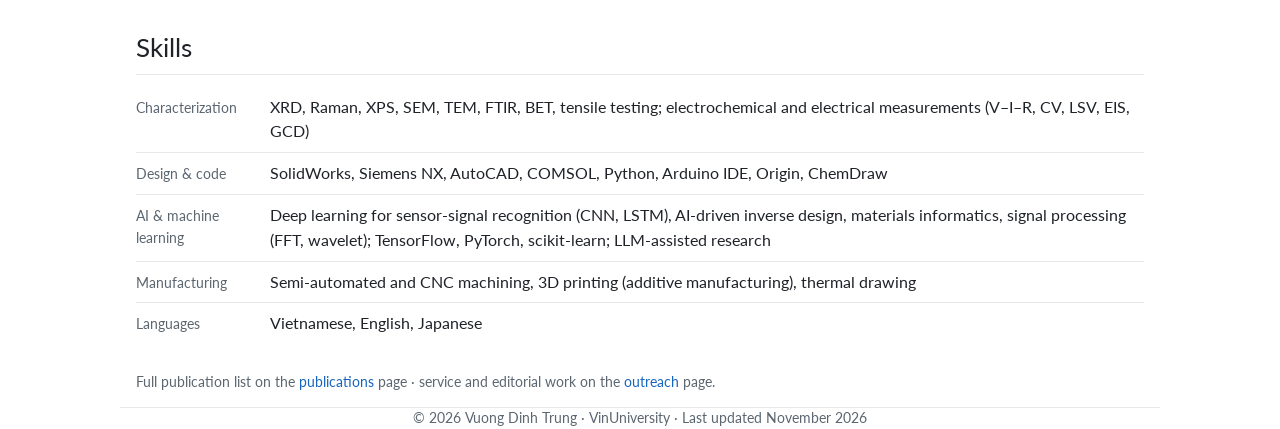
==== commit 835c39a2: "Auto-update publications and metrics" ====
--- a/index.html
+++ b/index.html
@@ -63,11 +63,11 @@
 
 <section class="stats">
   <div class="stat"><span class="n">21</span><span class="l">peer-reviewed journal articles</span></div>
-  <div class="stat"><span class="n">687</span><span class="l">citations</span></div>
   <div class="stat"><span class="n">1</span><span class="l">book chapter</span></div>
+  <div class="stat"><span class="n">2</span><span class="l">patents (accepted or under examination)</span></div>
+  <div class="stat"><span class="n">67</span><span class="l">peer reviews for journals</span></div>
+  <div class="stat"><span class="n">693</span><span class="l">citations</span></div>
   <div class="stat"><span class="n">4</span><span class="l">grants contributed to (Co-PI / member) &middot; total USD 457K</span></div>
-  <div class="stat"><span class="n">2</span><span class="l">patents</span></div>
-  <div class="stat"><span class="n">67</span><span class="l">peer reviews for journals</span></div>
 </section>
 
 <h2>Research Interests</h2>
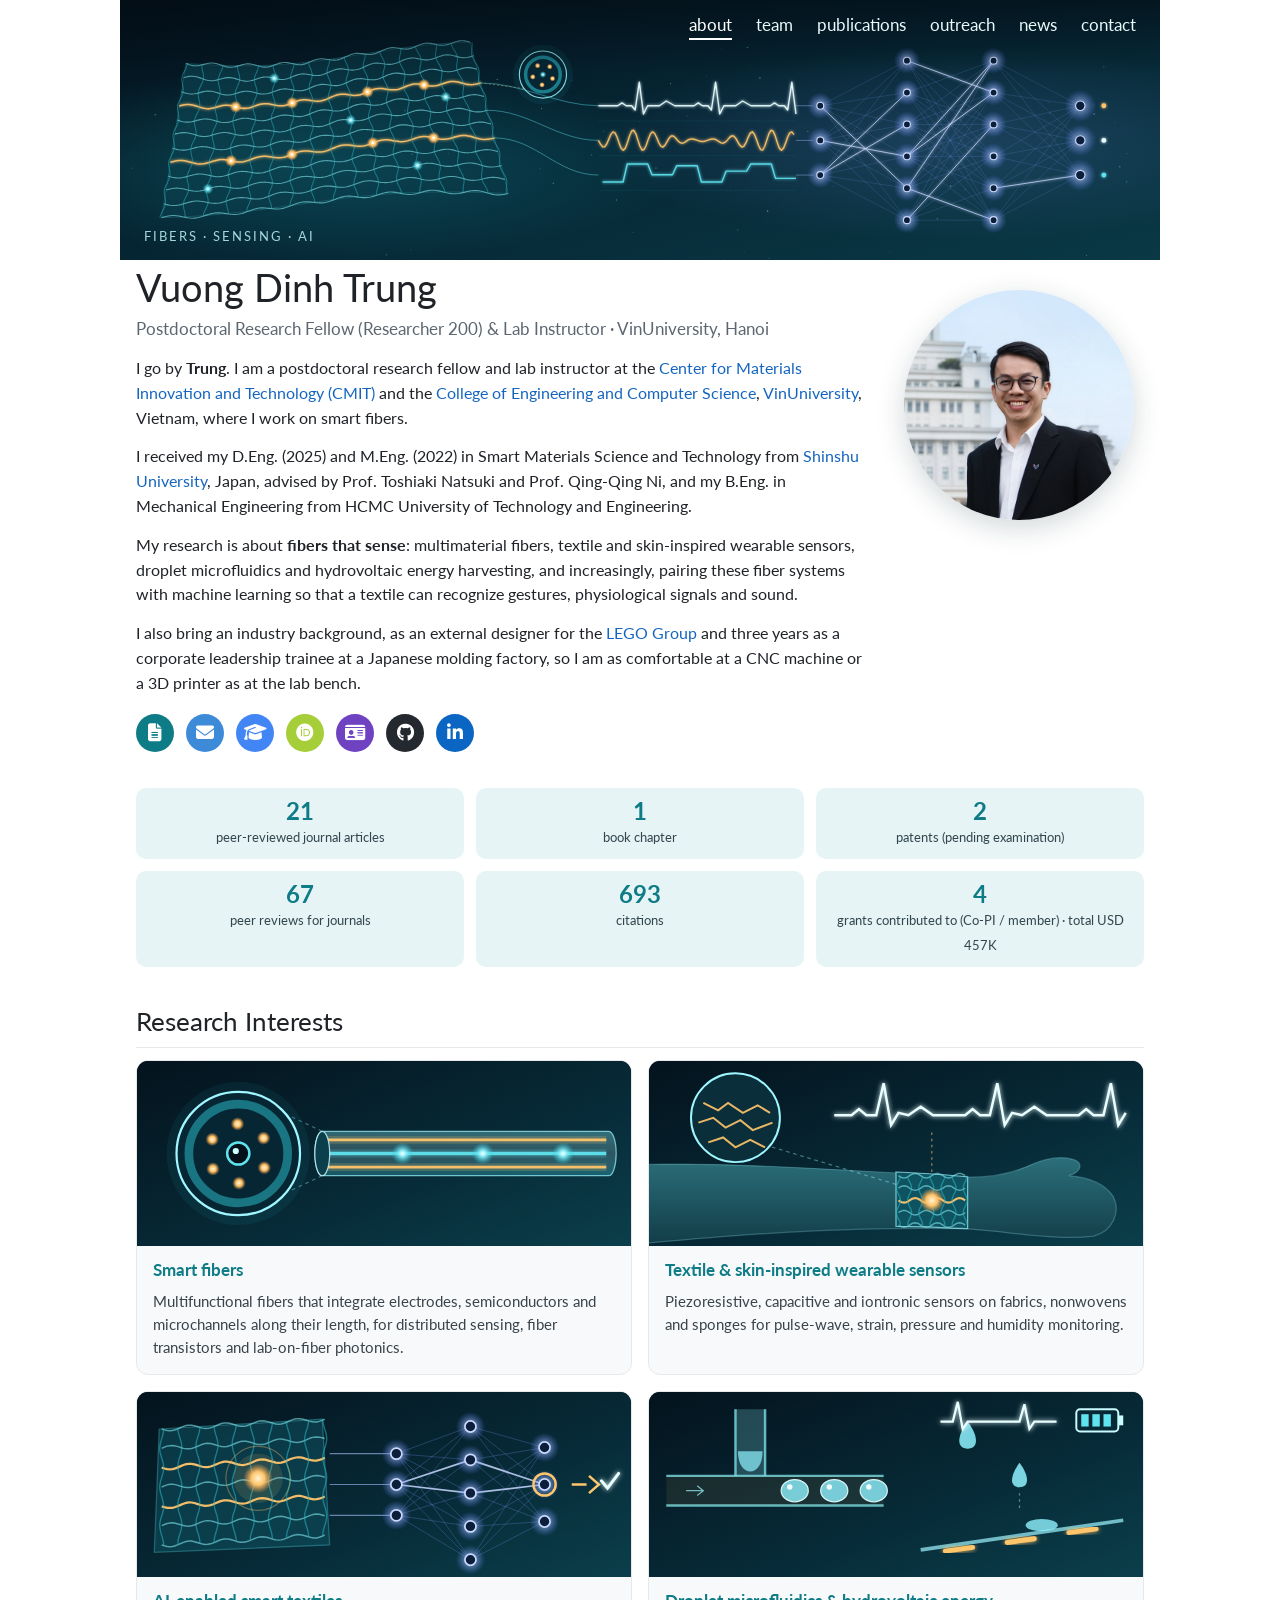
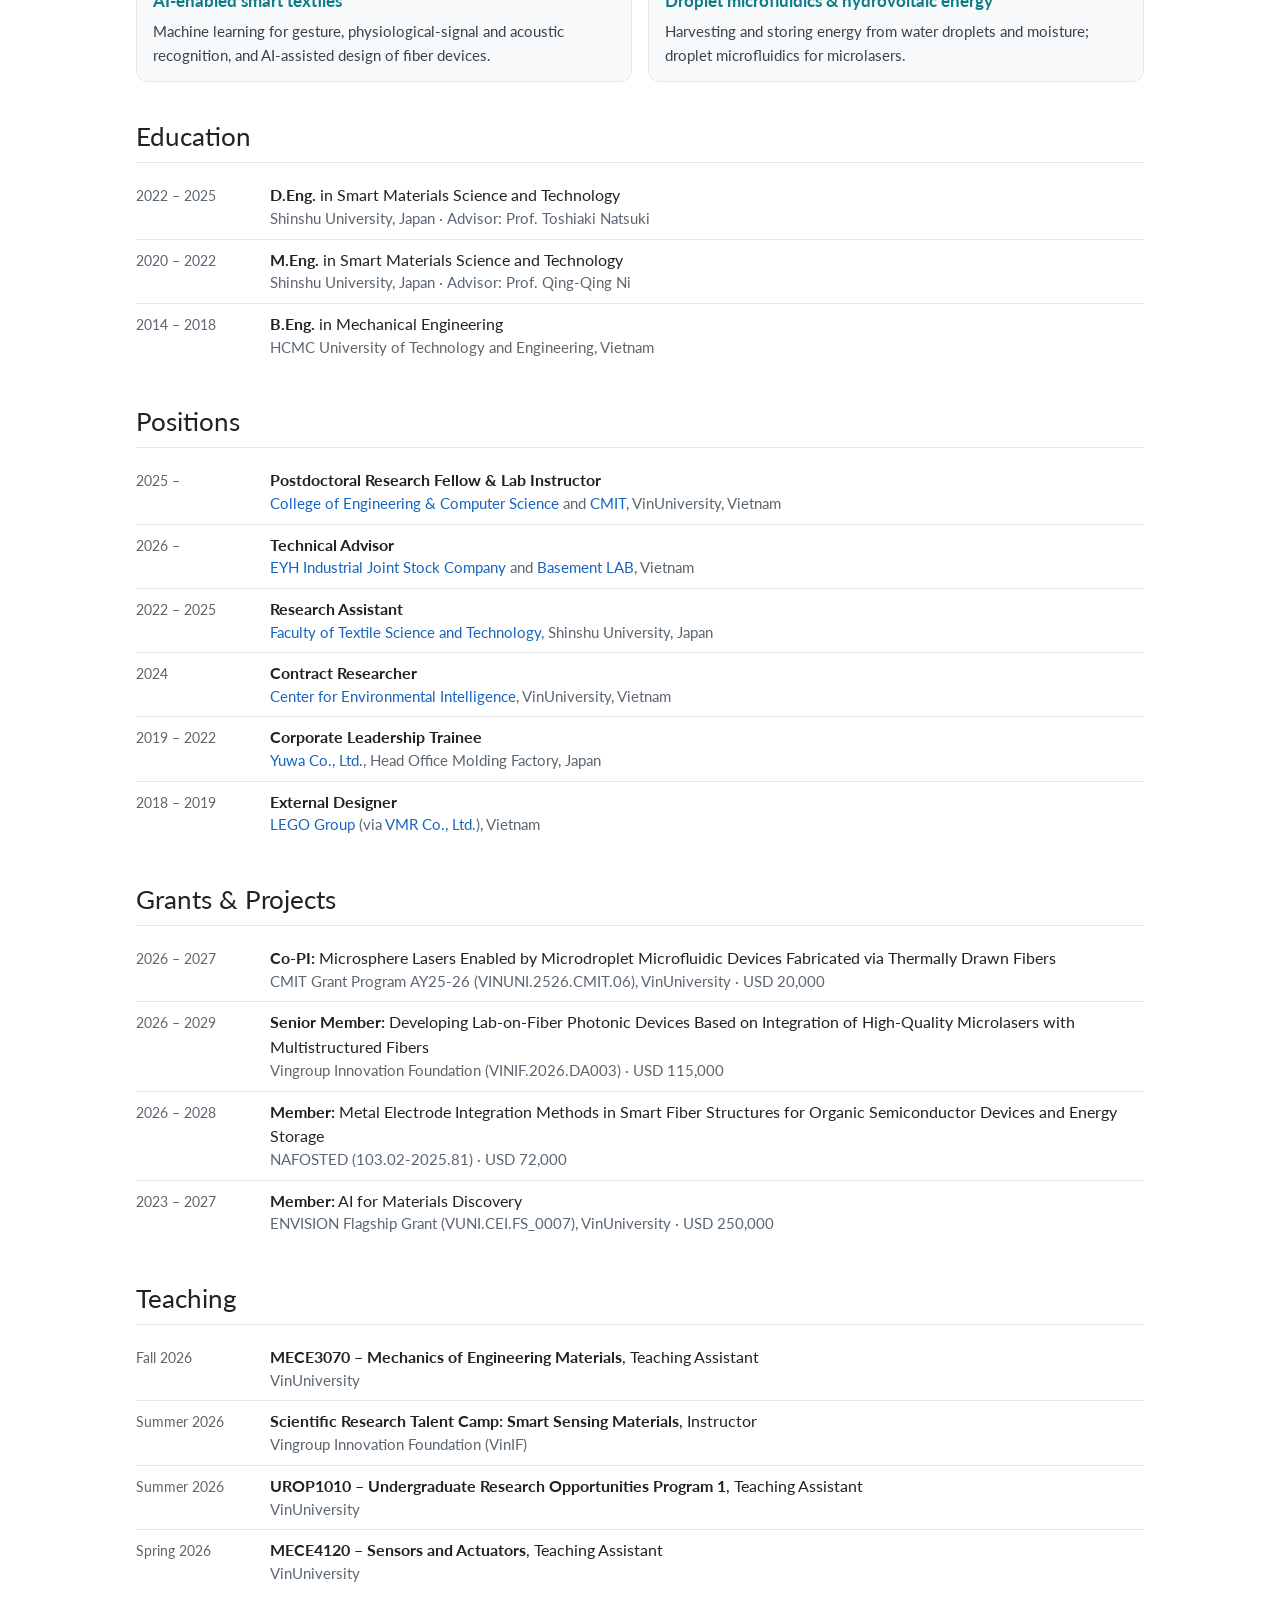
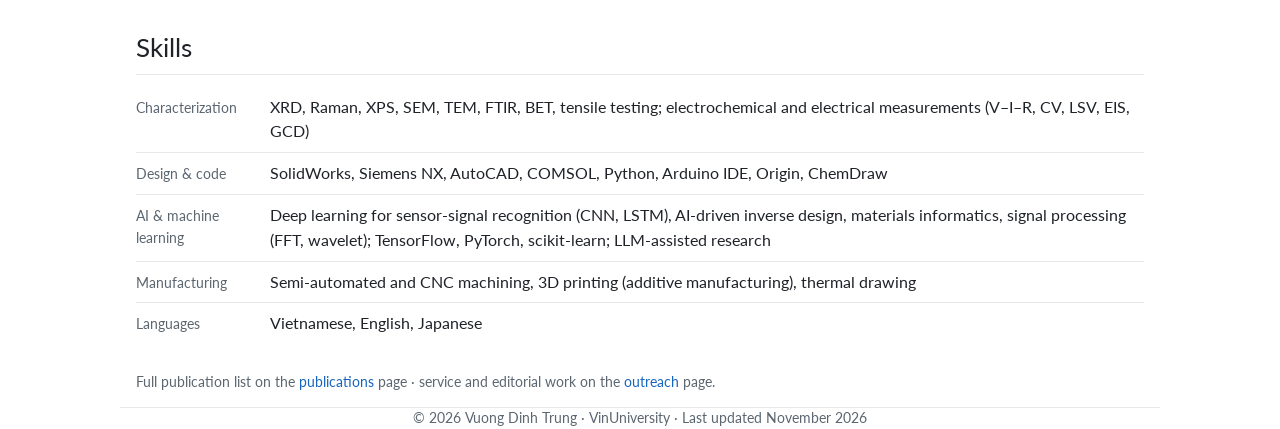
==== commit ed4a0e14: "Auto-update publications and metrics" ====
--- a/index.html
+++ b/index.html
@@ -64,7 +64,7 @@
 <section class="stats">
   <div class="stat"><span class="n">21</span><span class="l">peer-reviewed journal articles</span></div>
   <div class="stat"><span class="n">1</span><span class="l">book chapter</span></div>
-  <div class="stat"><span class="n">2</span><span class="l">patents (accepted or under examination)</span></div>
+  <div class="stat"><span class="n">2</span><span class="l">patents (pending examination)</span></div>
   <div class="stat"><span class="n">67</span><span class="l">peer reviews for journals</span></div>
   <div class="stat"><span class="n">693</span><span class="l">citations</span></div>
   <div class="stat"><span class="n">4</span><span class="l">grants contributed to (Co-PI / member) &middot; total USD 457K</span></div>
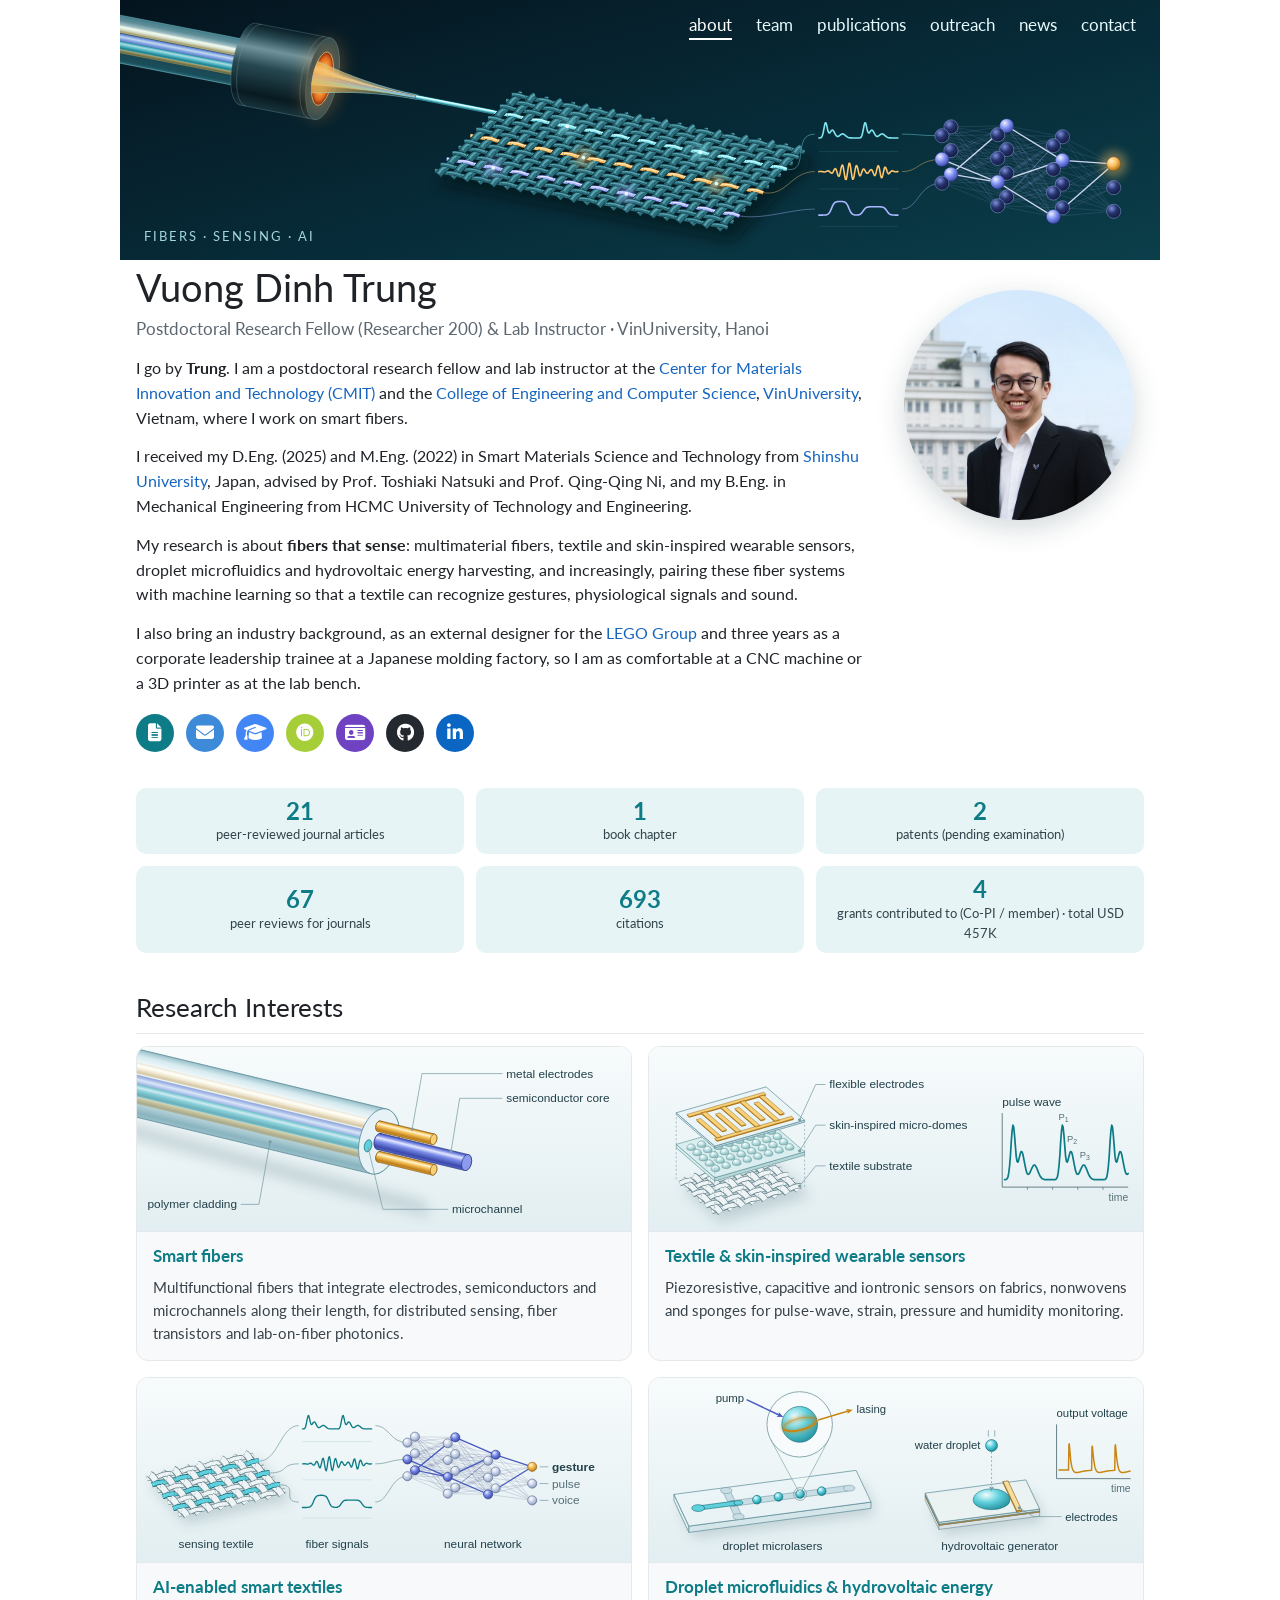
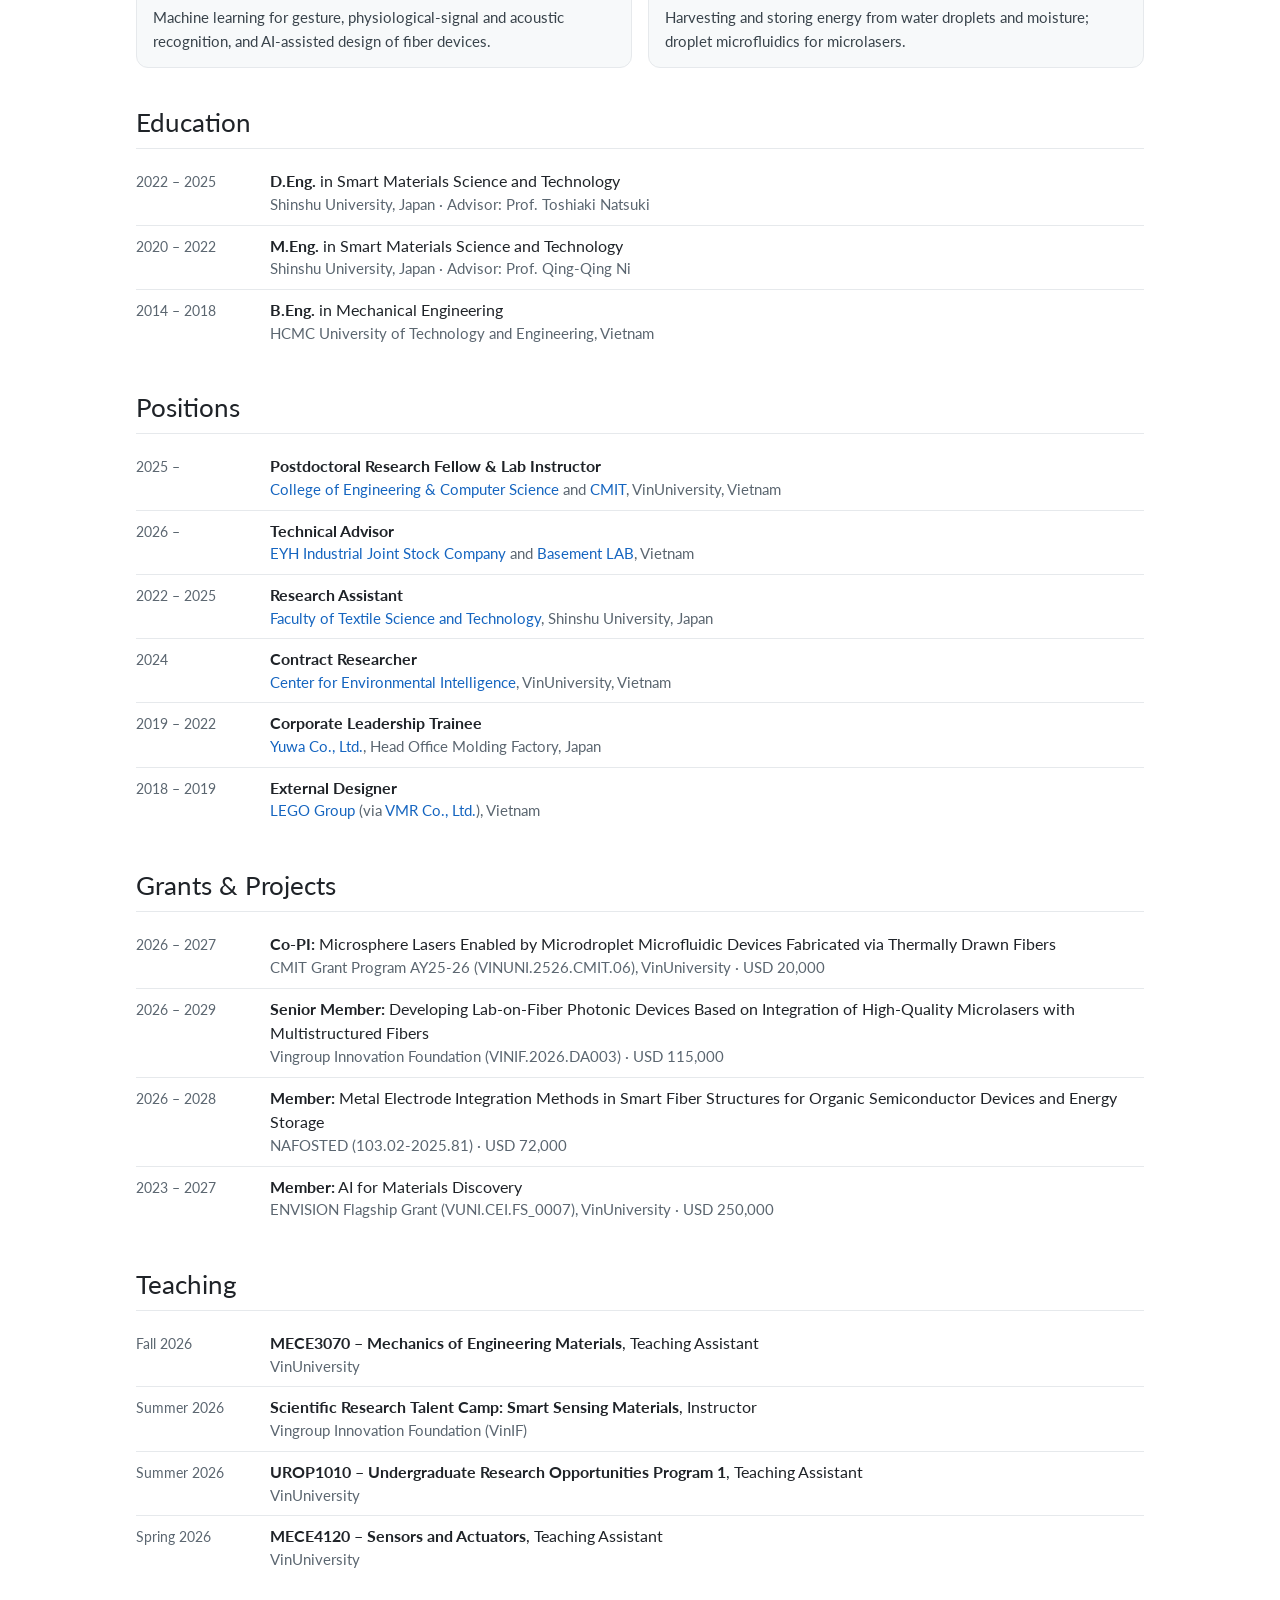
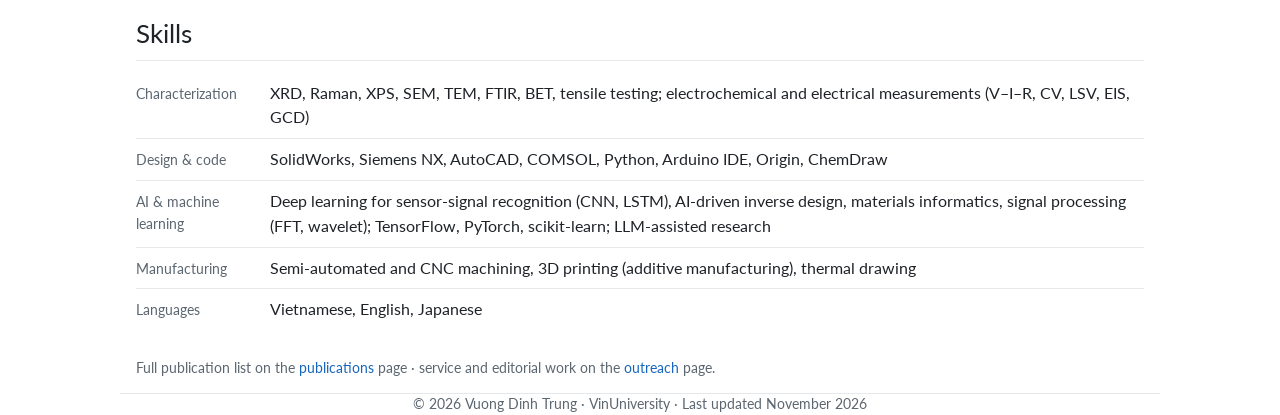
==== commit 7ced72c8: "Auto-update publications and metrics" ====
--- a/index.html
+++ b/index.html
@@ -72,9 +72,9 @@
 
 <h2>Research Interests</h2>
 <div class="grid2">
-  <div class="card ri"><img src="ri-fibers.svg" alt="Illustration of a multifunctional fiber and its cross-section" loading="lazy"><div class="cb"><h4>Smart fibers</h4>
+  <div class="card ri"><img src="ri-fibers.svg" alt="3D cutaway of a multimaterial fiber showing its polymer cladding, metal electrodes, semiconductor core and microchannel" loading="lazy"><div class="cb"><h4>Smart fibers</h4>
     <p>Multifunctional fibers that integrate electrodes, semiconductors and microchannels along their length, for distributed sensing, fiber transistors and lab-on-fiber photonics.</p></div></div>
-  <div class="card ri"><img src="ri-wearable.svg" alt="Illustration of a textile sensor band on the wrist reading a pulse wave" loading="lazy"><div class="cb"><h4>Textile &amp; skin-inspired wearable sensors</h4>
+  <div class="card ri"><img src="ri-wearable.svg" alt="Exploded view of a textile pressure sensor with a skin-inspired micro-dome layer, next to the pulse wave it records" loading="lazy"><div class="cb"><h4>Textile &amp; skin-inspired wearable sensors</h4>
     <p>Piezoresistive, capacitive and iontronic sensors on fabrics, nonwovens and sponges for pulse-wave, strain, pressure and humidity monitoring.</p></div></div>
   <div class="card ri"><img src="ri-ai.svg" alt="Illustration of a sensing textile feeding a neural network" loading="lazy"><div class="cb"><h4>AI-enabled smart textiles</h4>
     <p>Machine learning for gesture, physiological-signal and acoustic recognition, and AI-assisted design of fiber devices.</p></div></div>
--- a/style.css
+++ b/style.css
@@ -243,7 +243,7 @@
 
 /* ---------- research-interest illustrations ---------- */
 .card.ri{padding:0;overflow:hidden;display:flex;flex-direction:column}
-.card.ri img{display:block;width:100%;height:auto;aspect-ratio:400/150;background:#04131d}
+.card.ri img{display:block;width:100%;height:auto;aspect-ratio:400/150;background:#eef5f7;border-bottom:1px solid var(--line)}
 .card.ri .cb{padding:12px 16px 14px}
 
 /* round 8: no brand text in banner */
@@ -258,3 +258,6 @@
 .statnote{margin:8px 0 0;text-align:right}
 @media (max-width:600px){.statnote{text-align:left}}
 @media (max-width:760px){.intro{grid-template-columns:1fr;gap:0}}
+
+/* stat tiles: keep number and label centred vertically when a row has a two-line label */
+.stat{display:flex;flex-direction:column;justify-content:center;align-items:center}
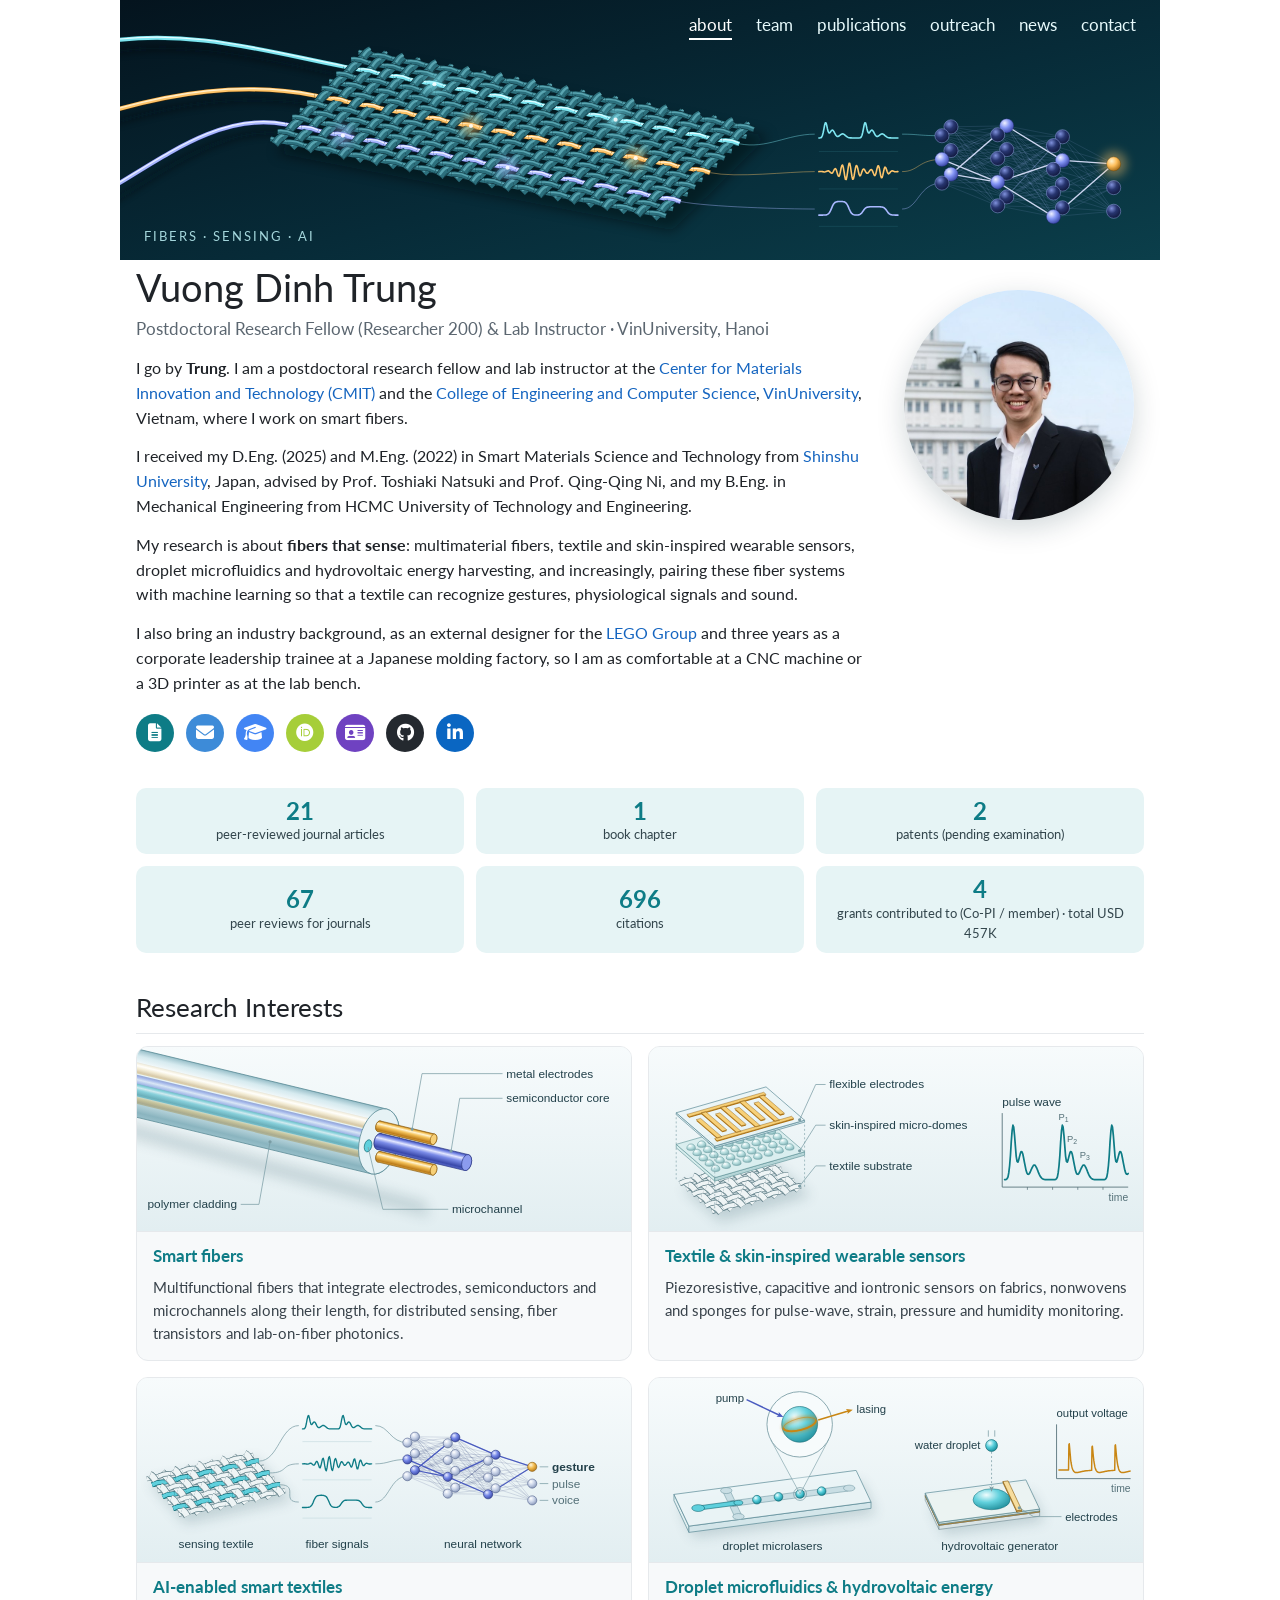
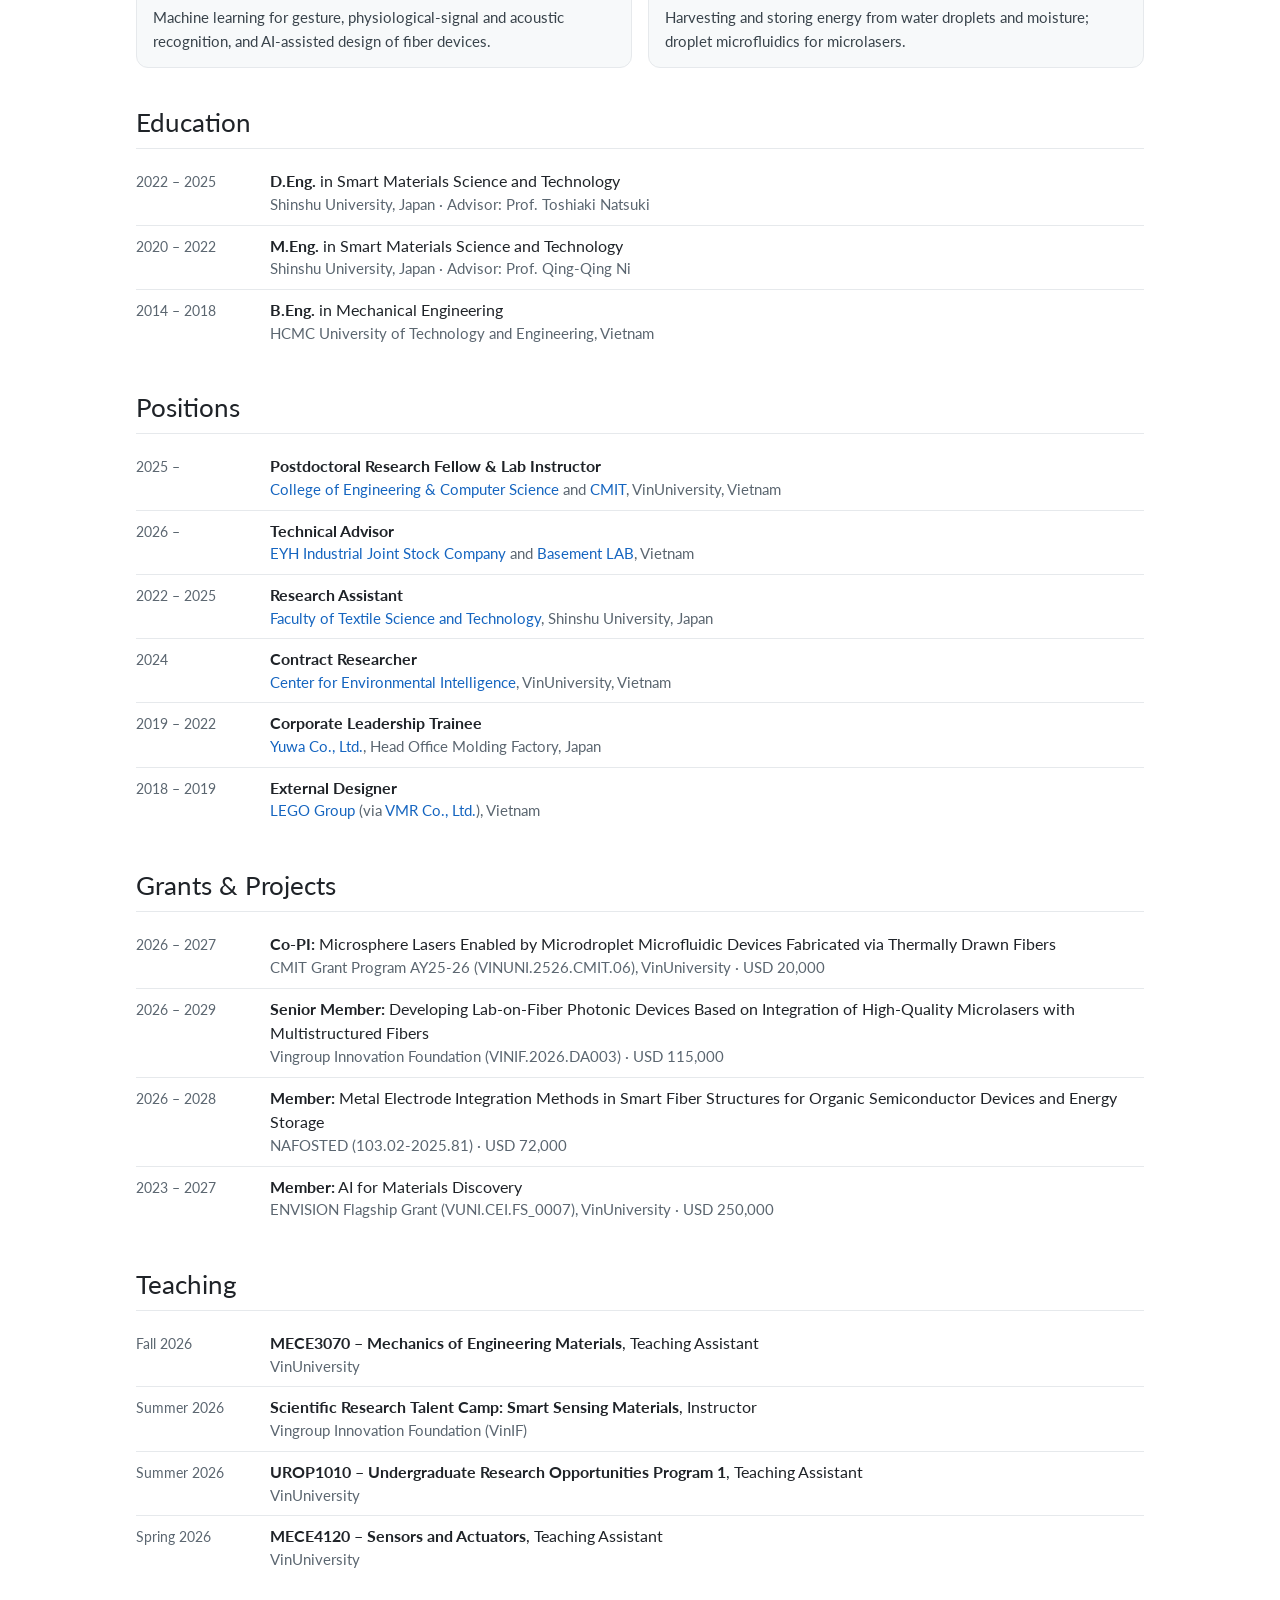
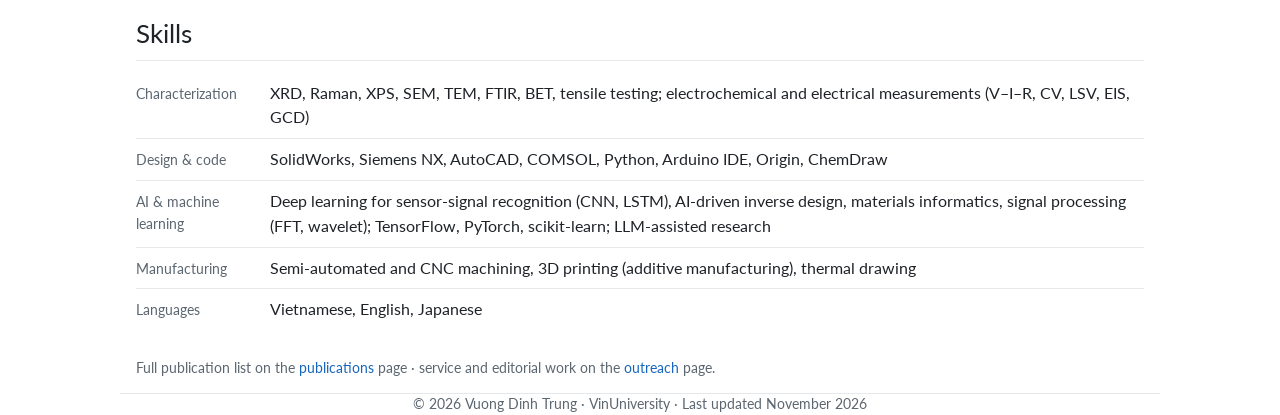
==== commit 5d6f52f7: "Auto-update publications and metrics" ====
--- a/index.html
+++ b/index.html
@@ -66,7 +66,7 @@
   <div class="stat"><span class="n">1</span><span class="l">book chapter</span></div>
   <div class="stat"><span class="n">2</span><span class="l">patents (pending examination)</span></div>
   <div class="stat"><span class="n">67</span><span class="l">peer reviews for journals</span></div>
-  <div class="stat"><span class="n">693</span><span class="l">citations</span></div>
+  <div class="stat"><span class="n">696</span><span class="l">citations</span></div>
   <div class="stat"><span class="n">4</span><span class="l">grants contributed to (Co-PI / member) &middot; total USD 457K</span></div>
 </section>
 
--- a/style.css
+++ b/style.css
@@ -261,3 +261,27 @@
 
 /* stat tiles: keep number and label centred vertically when a row has a two-line label */
 .stat{display:flex;flex-direction:column;justify-content:center;align-items:center}
+
+/* ---------- journal covers beside the article list ---------- */
+.pubgrid{display:grid;grid-template-columns:minmax(0,1fr) 112px;column-gap:36px;align-items:start}
+.pubgrid>.publist{grid-column:1;grid-row:1;min-width:0}
+.jcovers{grid-column:2;grid-row:1;margin-top:22px}
+.jc-note{font-size:12.5px;line-height:1.35;color:var(--muted);margin:0 0 12px}
+.jc-credit{margin:16px 0 0;font-size:11.5px}
+.jcovers ol{list-style:none;margin:0;padding:0;display:flex;flex-direction:column;gap:18px}
+.jcovers li{display:flex;flex-direction:column;align-items:flex-start;gap:4px}
+.jcovers a{display:block;line-height:0;border-radius:3px}
+.jcovers img{display:block;width:100px;height:auto;border:1px solid var(--line);border-radius:3px;background:#fff;box-shadow:0 3px 10px rgba(0,0,0,.10);transition:box-shadow .15s}
+.jcovers a:hover img,.jcovers a:focus-visible img{box-shadow:0 5px 16px rgba(0,0,0,.2)}
+.jc-name{font-size:13px;line-height:1.3;color:var(--accent)}
+.jcovers .metric{font-size:12px}
+@media (max-width:760px){
+  .pubgrid{grid-template-columns:minmax(0,1fr)}
+  .pubgrid>.publist,.jcovers{grid-column:1;grid-row:auto}
+  .jcovers{margin-top:14px}
+  .jcovers ol{flex-direction:row;gap:12px;overflow-x:auto;padding:2px 2px 10px;scroll-snap-type:x proximity}
+  .jcovers li{flex:0 0 84px;scroll-snap-align:start}
+  .jcovers img{width:76px}
+  .jc-name{font-size:12px}
+  .jc-credit{margin-top:6px}
+}
